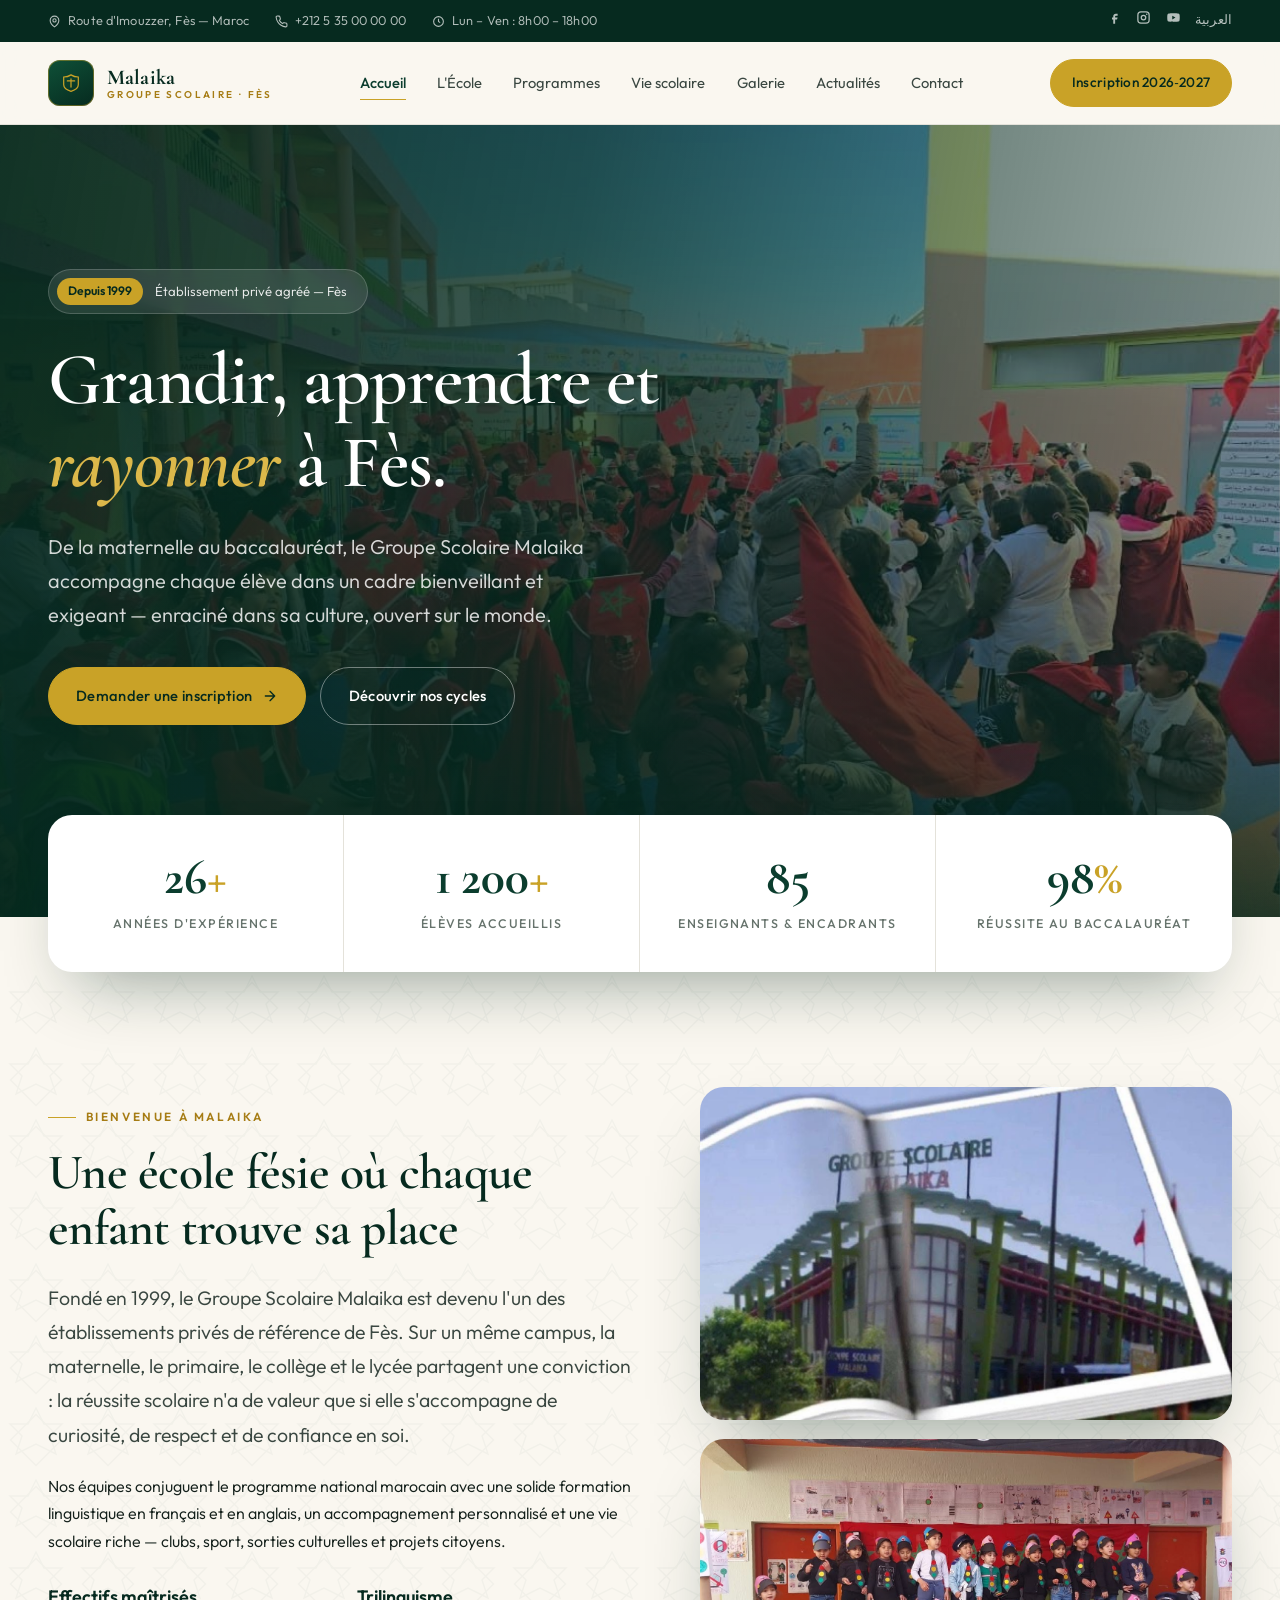
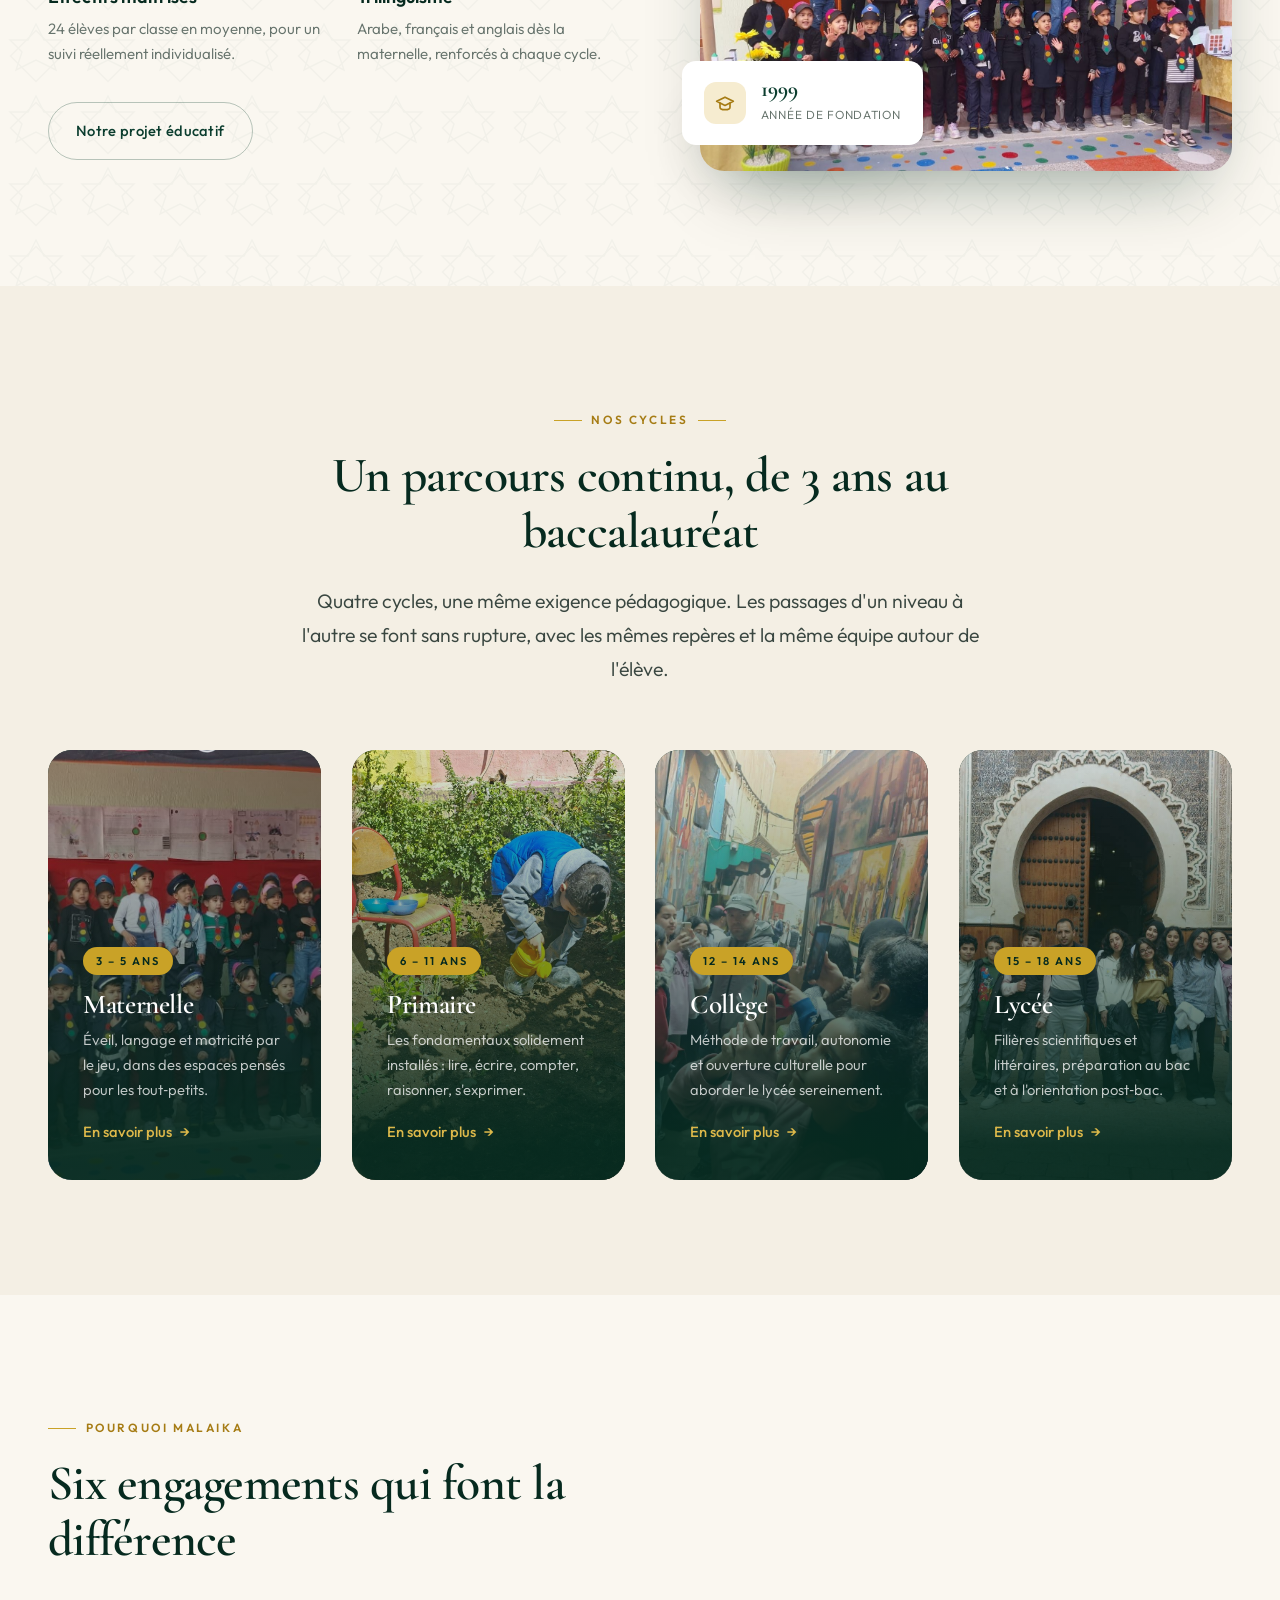
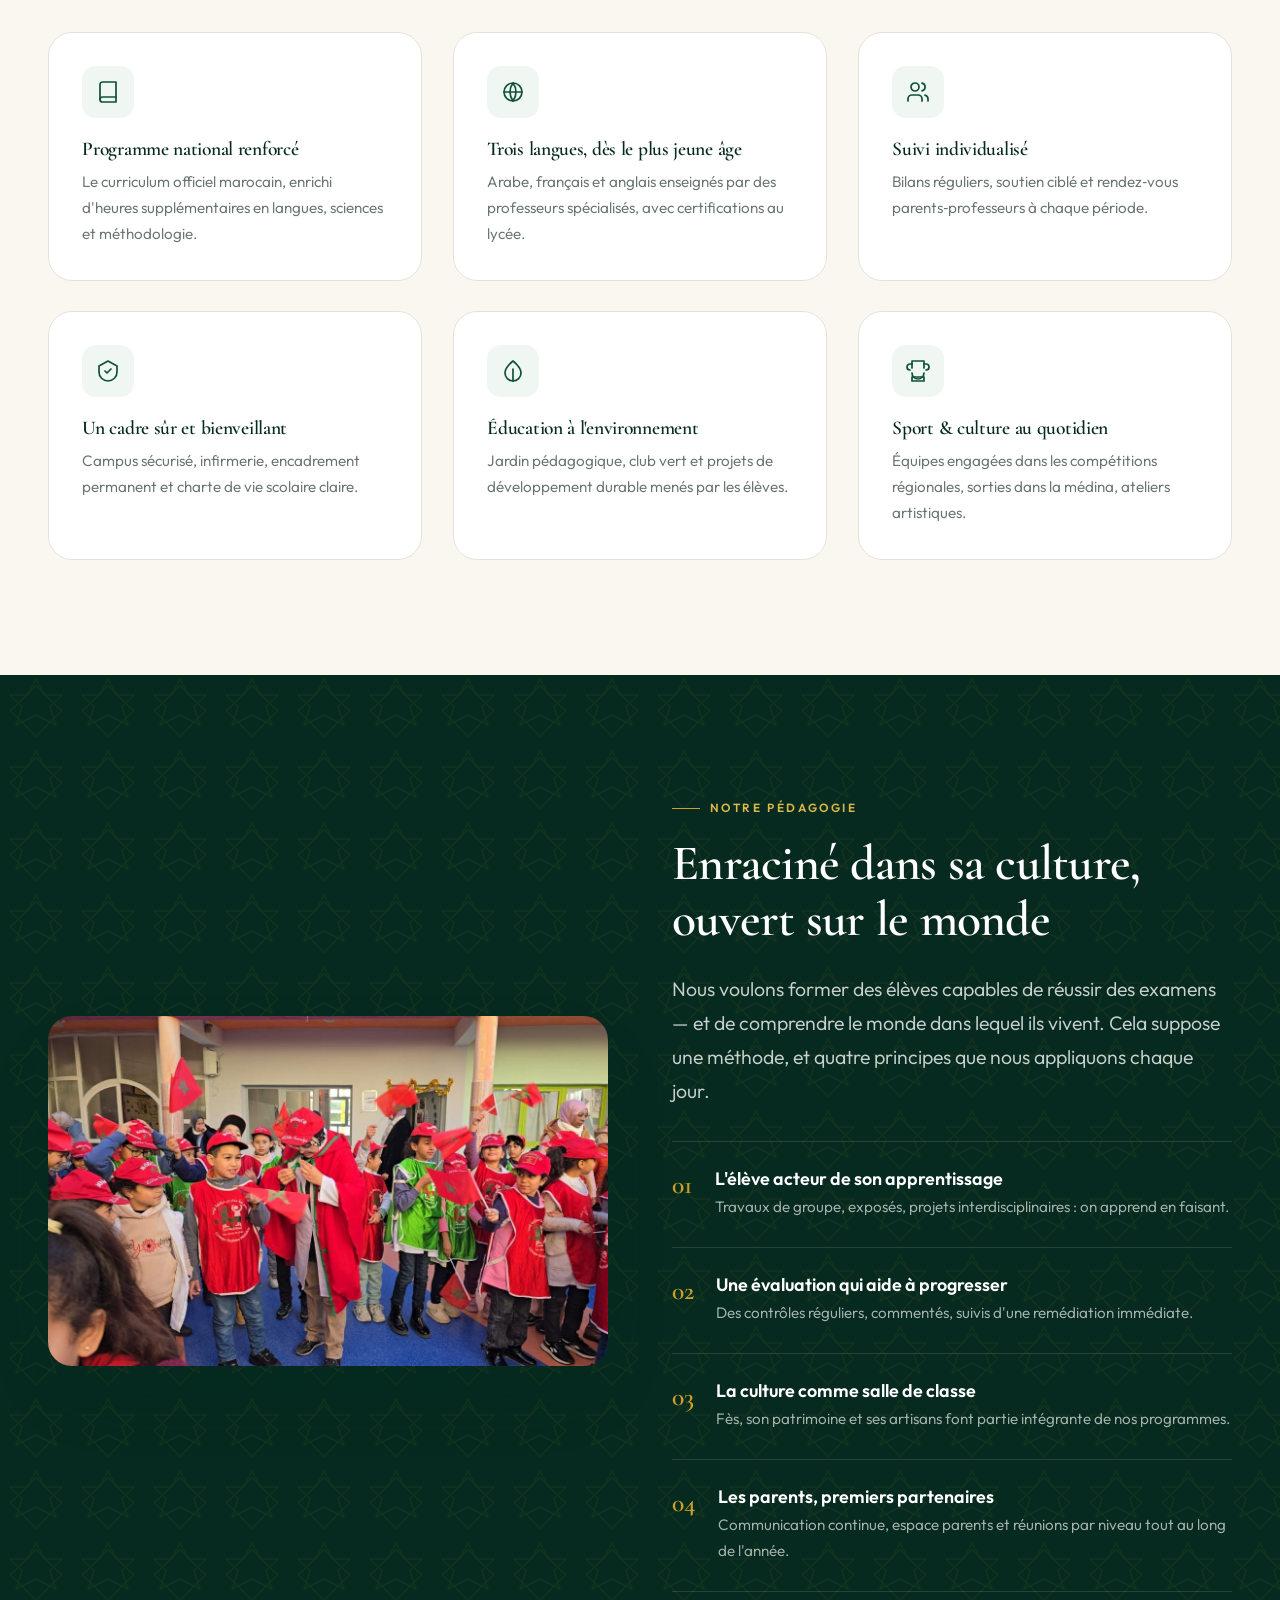
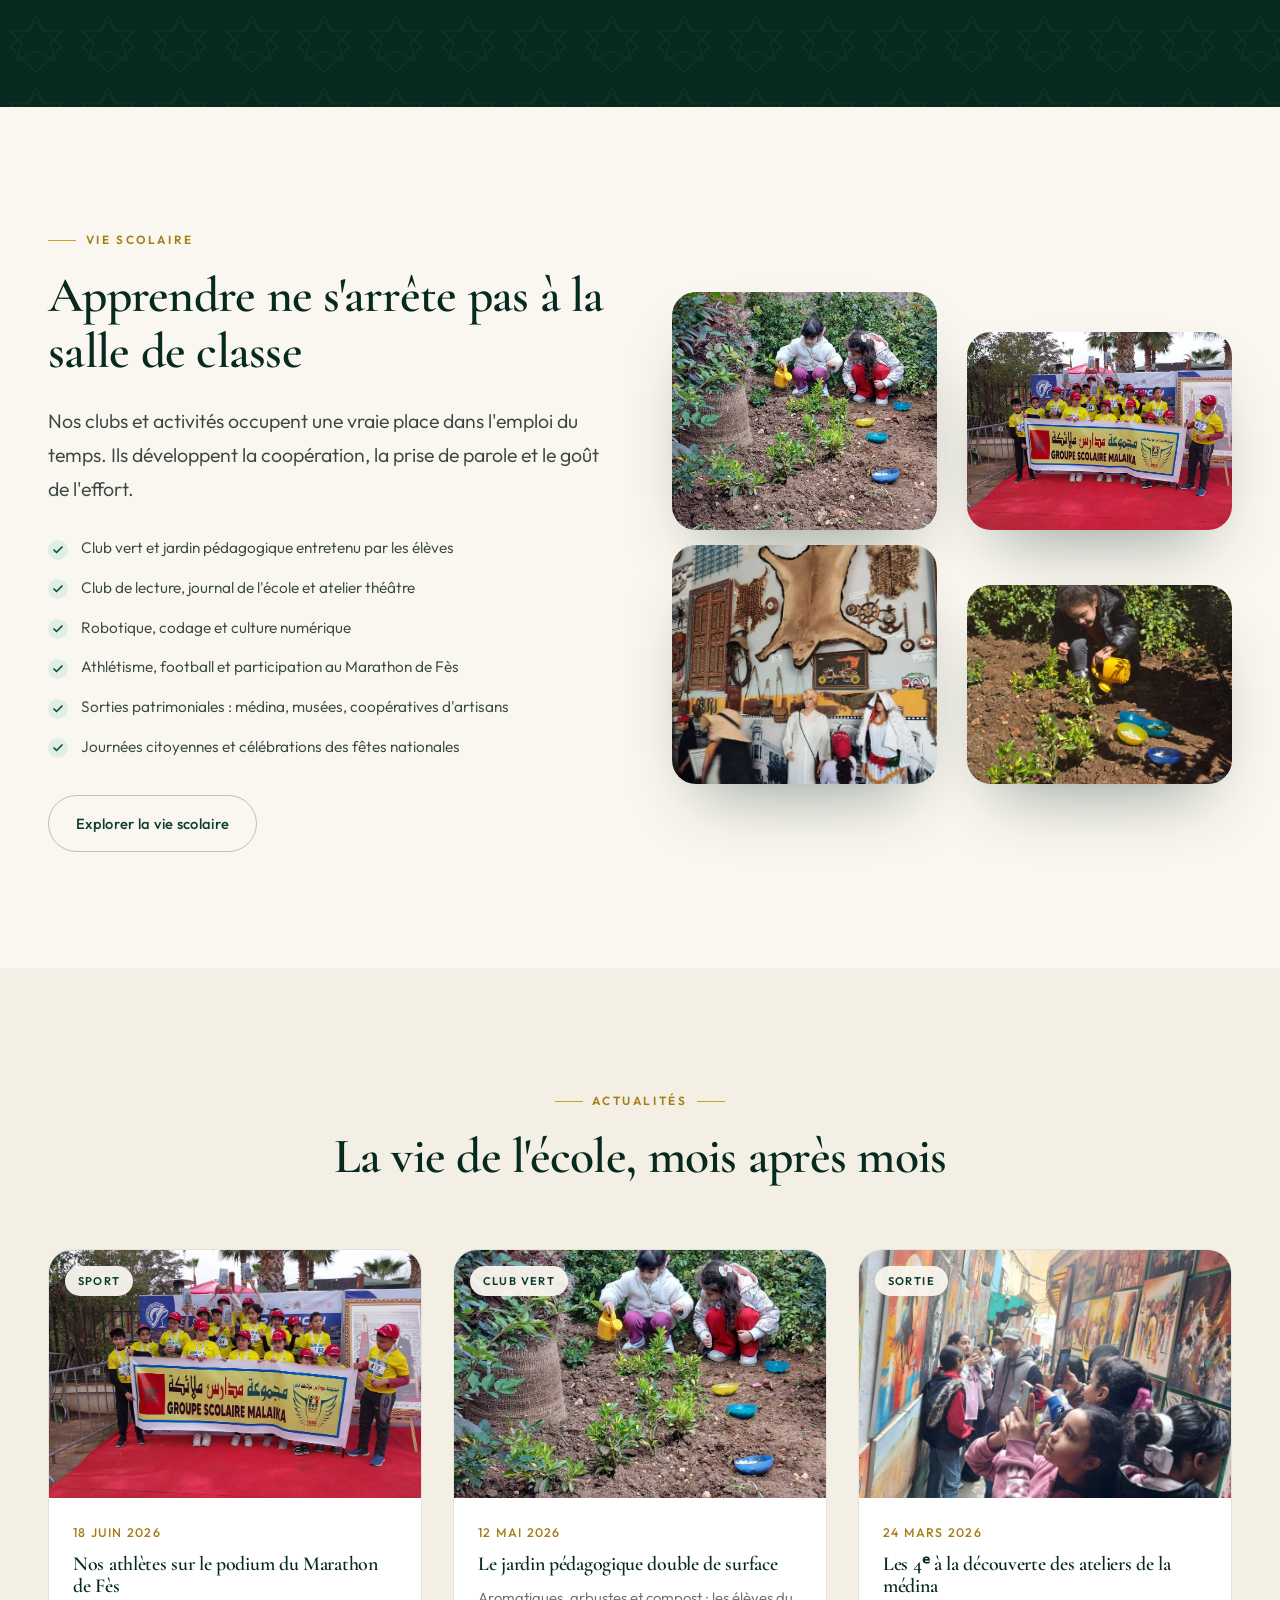
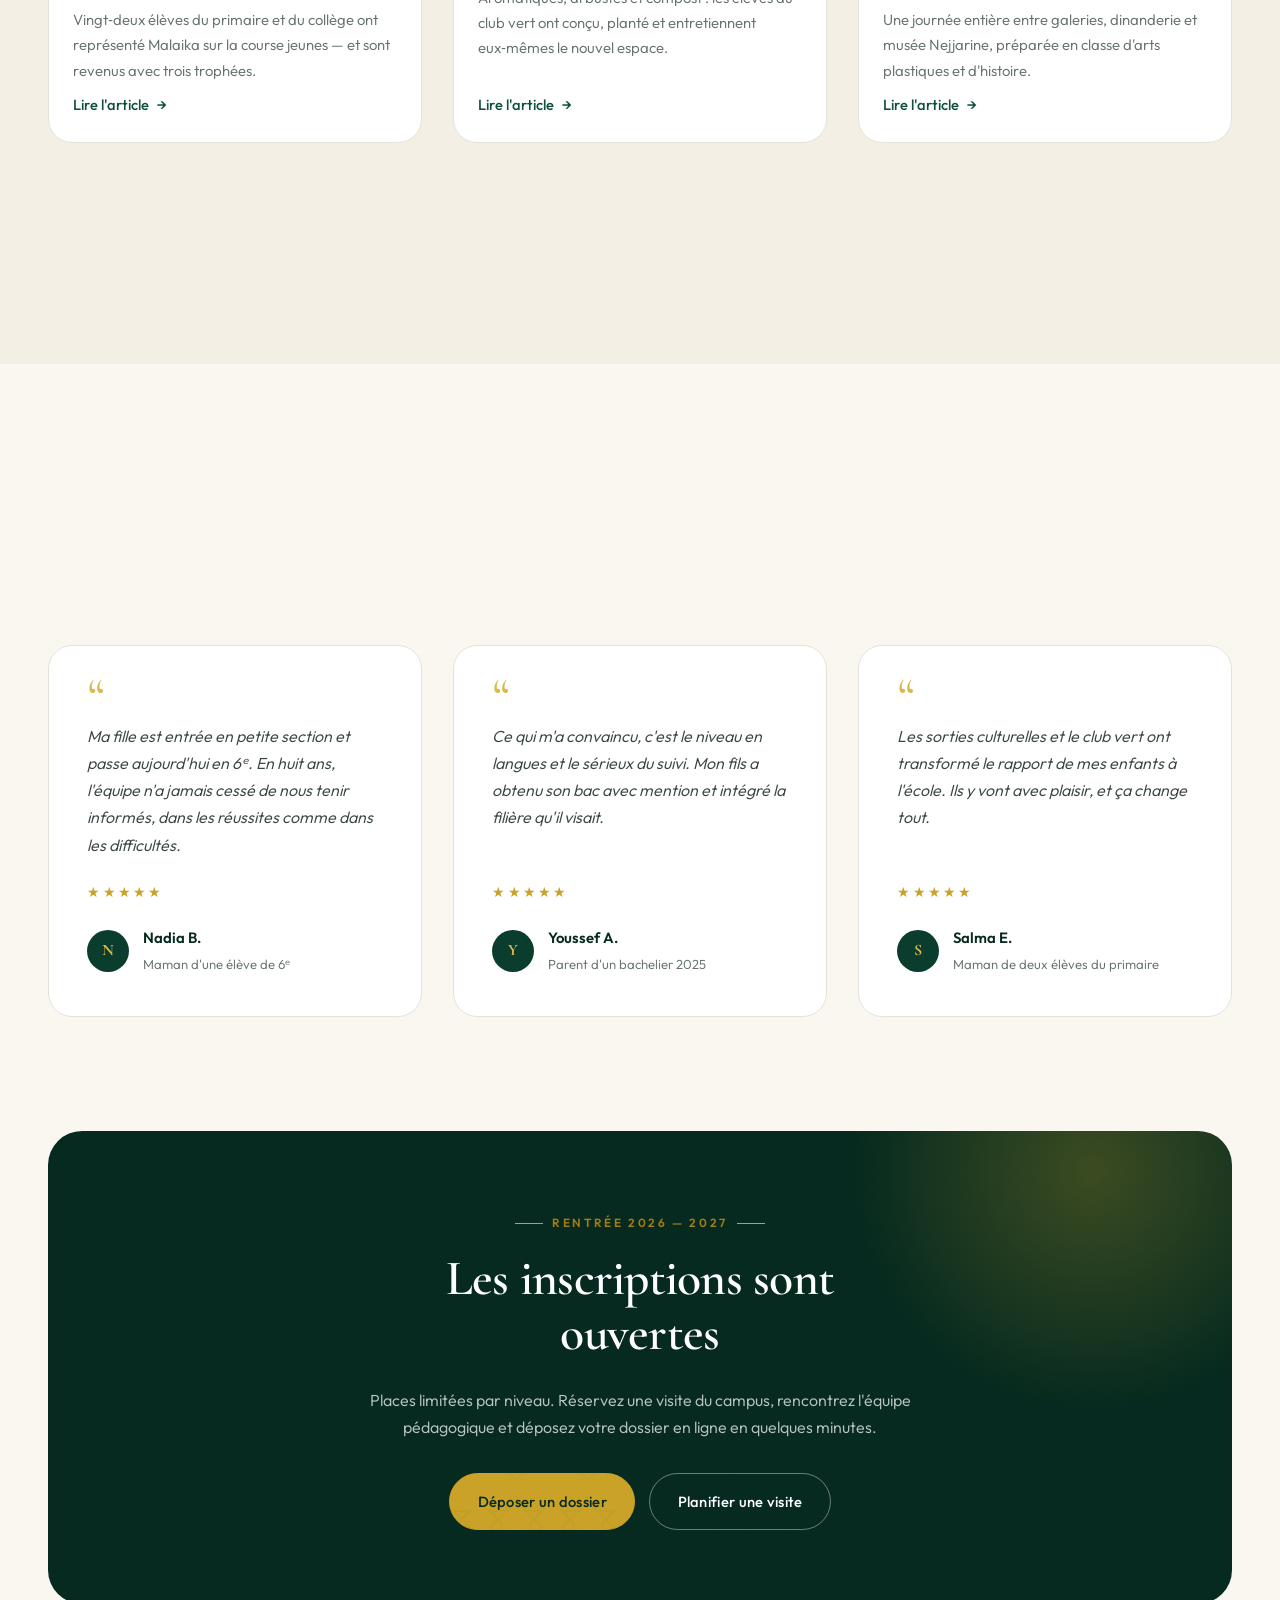
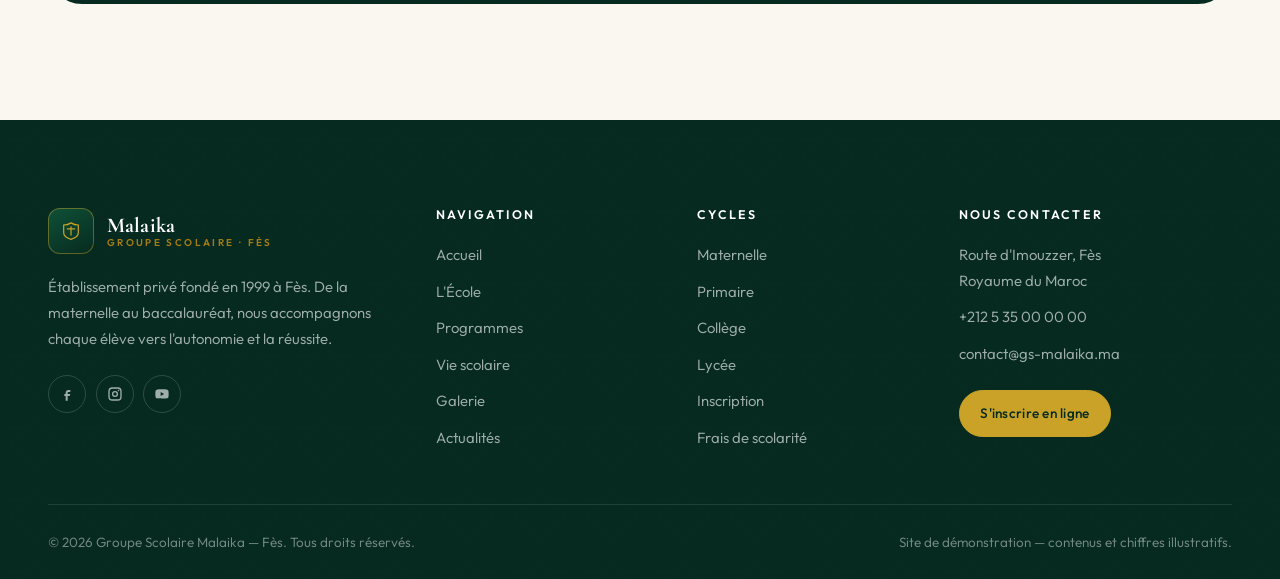
==== index.html @ 20f2ebbc "Site vitrine Groupe Scolaire Malaika — Fès 8 pages HTML (accueil, école, programmes, vie scolaire, g" ====
<!DOCTYPE html>
<html lang="fr">
<head>
<meta charset="utf-8">
<meta name="viewport" content="width=device-width, initial-scale=1">
<title>Groupe Scolaire Malaika — École privée à Fès | De la maternelle au lycée</title>
<meta name="description" content="Groupe Scolaire Malaika, établissement privé à Fès depuis 1999. Maternelle, primaire, collège et lycée : une pédagogie exigeante, bilingue et ouverte sur le monde.">
<meta name="theme-color" content="#0b3d2e">
<meta property="og:title" content="Groupe Scolaire Malaika — École privée à Fès">
<meta property="og:description" content="De la maternelle au lycée, une école privée fésie qui cultive l'excellence, la curiosité et la confiance depuis 1999.">
<meta property="og:image" content="public/490738636_1457087522336166_8977567626231503612_n.jpg">
<meta property="og:type" content="website">
<link rel="preconnect" href="https://fonts.googleapis.com">
<link rel="preconnect" href="https://fonts.gstatic.com" crossorigin>
<link href="https://fonts.googleapis.com/css2?family=Cormorant+Garamond:ital,wght@0,400;0,500;0,600;0,700;1,400;1,600&family=Outfit:wght@300;400;500;600&display=swap" rel="stylesheet">
<link rel="stylesheet" href="assets/css/style.css">
<link rel="icon" href="data:image/svg+xml,%3Csvg xmlns='http://www.w3.org/2000/svg' viewBox='0 0 32 32'%3E%3Crect width='32' height='32' rx='8' fill='%230b3d2e'/%3E%3Cpath d='M8 21V11l8 3 8-3v10l-8 3z' fill='%23c9a227'/%3E%3C/svg%3E">
</head>
<body>

<!-- ══════════ TOP BAR ══════════ -->
<div class="topbar">
  <div class="container topbar__inner">
    <ul class="topbar__list">
      <li>
        <svg width="13" height="13" viewBox="0 0 24 24" fill="none" stroke="currentColor" stroke-width="2"><path d="M20 10c0 6-8 12-8 12s-8-6-8-12a8 8 0 0 1 16 0Z"/><circle cx="12" cy="10" r="3"/></svg>
        Route d'Imouzzer, Fès — Maroc
      </li>
      <li>
        <svg width="13" height="13" viewBox="0 0 24 24" fill="none" stroke="currentColor" stroke-width="2"><path d="M22 16.9v3a2 2 0 0 1-2.2 2 19.8 19.8 0 0 1-8.6-3.1 19.5 19.5 0 0 1-6-6A19.8 19.8 0 0 1 2.1 4.2 2 2 0 0 1 4.1 2h3a2 2 0 0 1 2 1.7c.1 1 .4 1.9.7 2.8a2 2 0 0 1-.5 2.1L8.1 9.9a16 16 0 0 0 6 6l1.3-1.3a2 2 0 0 1 2.1-.4c.9.3 1.8.6 2.8.7a2 2 0 0 1 1.7 2Z"/></svg>
        <a href="tel:+212535000000">+212 5 35 00 00 00</a>
      </li>
      <li>
        <svg width="13" height="13" viewBox="0 0 24 24" fill="none" stroke="currentColor" stroke-width="2"><circle cx="12" cy="12" r="9"/><path d="M12 7v5l3 2"/></svg>
        Lun – Ven : 8h00 – 18h00
      </li>
    </ul>
    <div class="topbar__socials">
      <a href="#" aria-label="Facebook"><svg width="15" height="15" viewBox="0 0 24 24" fill="currentColor"><path d="M14 9h3V6h-3c-2.2 0-4 1.8-4 4v2H8v3h2v7h3v-7h3l1-3h-4v-2c0-.6.4-1 1-1Z"/></svg></a>
      <a href="#" aria-label="Instagram"><svg width="15" height="15" viewBox="0 0 24 24" fill="none" stroke="currentColor" stroke-width="2"><rect x="3" y="3" width="18" height="18" rx="5"/><circle cx="12" cy="12" r="3.6"/><circle cx="17.2" cy="6.8" r="1.2" fill="currentColor" stroke="none"/></svg></a>
      <a href="#" aria-label="YouTube"><svg width="15" height="15" viewBox="0 0 24 24" fill="currentColor"><path d="M22 12s0-3.2-.4-4.7a2.5 2.5 0 0 0-1.8-1.8C18.3 5 12 5 12 5s-6.3 0-7.8.5A2.5 2.5 0 0 0 2.4 7.3C2 8.8 2 12 2 12s0 3.2.4 4.7a2.5 2.5 0 0 0 1.8 1.8C5.7 19 12 19 12 19s6.3 0 7.8-.5a2.5 2.5 0 0 0 1.8-1.8C22 15.2 22 12 22 12ZM10 15V9l5.2 3L10 15Z"/></svg></a>
      <a href="#" class="ar" aria-label="النسخة العربية">العربية</a>
    </div>
  </div>
</div>

<!-- ══════════ HEADER ══════════ -->
<header class="header">
  <div class="container nav">
    <a href="index.html" class="brand" aria-label="Groupe Scolaire Malaika — accueil">
      <span class="brand__mark">
        <svg viewBox="0 0 32 32" fill="none" aria-hidden="true">
          <path d="M16 6c-3 2-6 2.6-9 2.6v9.6c0 4 4.2 6.6 9 8.2 4.8-1.6 9-4.2 9-8.2V8.6c-3 0-6-.6-9-2.6Z" stroke="#c9a227" stroke-width="1.5"/>
          <path d="M16 11v10M11.5 13.5h9" stroke="#c9a227" stroke-width="1.5" stroke-linecap="round"/>
        </svg>
      </span>
      <span class="brand__text">
        <span class="brand__name">Malaika</span>
        <span class="brand__sub">Groupe Scolaire · Fès</span>
      </span>
    </a>

    <nav class="nav__menu" id="primary-nav" aria-label="Navigation principale">
      <a class="nav__link" href="index.html">Accueil</a>
      <a class="nav__link" href="ecole.html">L'École</a>
      <a class="nav__link" href="programmes.html">Programmes</a>
      <a class="nav__link" href="vie-scolaire.html">Vie scolaire</a>
      <a class="nav__link" href="galerie.html">Galerie</a>
      <a class="nav__link" href="actualites.html">Actualités</a>
      <a class="nav__link" href="contact.html">Contact</a>
      <a class="btn btn--gold btn--sm" href="admission.html">Inscription 2026‑2027</a>
    </nav>

    <div class="nav__actions">
      <a class="btn btn--gold btn--sm" href="admission.html">Inscription 2026‑2027</a>
      <button class="nav__toggle" type="button" aria-label="Ouvrir le menu" aria-expanded="false" aria-controls="primary-nav">
        <span></span><span></span><span></span>
      </button>
    </div>
  </div>
</header>

<main>

<!-- ══════════ HERO ══════════ -->
<section class="hero">
  <div class="hero__media">
    <img src="public/615815637_1695630198481896_971171580530024366_n.jpg" alt="Les élèves du Groupe Scolaire Malaika réunis dans la cour de l'école à Fès">
  </div>
  <div class="hero__scrim"></div>
  <div class="container hero__inner">
    <div class="hero__content">
      <span class="hero__badge"><b>Depuis 1999</b><span>Établissement privé agréé — Fès</span></span>
      <h1>Grandir, apprendre et <em>rayonner</em> à Fès.</h1>
      <p class="hero__lead">
        De la maternelle au baccalauréat, le Groupe Scolaire Malaika accompagne chaque
        élève dans un cadre bienveillant et exigeant — enraciné dans sa culture,
        ouvert sur le monde.
      </p>
      <div class="hero__cta">
        <a class="btn btn--gold" href="admission.html">
          Demander une inscription
          <svg width="16" height="16" viewBox="0 0 24 24" fill="none" stroke="currentColor" stroke-width="2" stroke-linecap="round" stroke-linejoin="round"><path d="M5 12h14m-7-7 7 7-7 7"/></svg>
        </a>
        <a class="btn btn--light" href="programmes.html">Découvrir nos cycles</a>
      </div>
    </div>
  </div>
</section>

<!-- ══════════ STATS ══════════ -->
<div class="stats-bar">
  <div class="container">
    <div class="stats-bar__inner" data-reveal>
      <div class="stat">
        <span class="stat__num"><span data-count="26">0</span><span class="suffix">+</span></span>
        <span class="stat__label">Années d'expérience</span>
      </div>
      <div class="stat">
        <span class="stat__num"><span data-count="1200">0</span><span class="suffix">+</span></span>
        <span class="stat__label">Élèves accueillis</span>
      </div>
      <div class="stat">
        <span class="stat__num"><span data-count="85">0</span></span>
        <span class="stat__label">Enseignants & encadrants</span>
      </div>
      <div class="stat">
        <span class="stat__num"><span data-count="98">0</span><span class="suffix">%</span></span>
        <span class="stat__label">Réussite au baccalauréat</span>
      </div>
    </div>
  </div>
</div>

<!-- ══════════ INTRO ══════════ -->
<section class="section">
  <div class="zellige" aria-hidden="true"></div>
  <div class="container split split--wide-text">
    <div data-reveal>
      <span class="eyebrow">Bienvenue à Malaika</span>
      <h2>Une école fésie où chaque enfant trouve sa place</h2>
      <p class="lead">
        Fondé en 1999, le Groupe Scolaire Malaika est devenu l'un des établissements
        privés de référence de Fès. Sur un même campus, la maternelle, le primaire,
        le collège et le lycée partagent une conviction : la réussite scolaire n'a de
        valeur que si elle s'accompagne de curiosité, de respect et de confiance en soi.
      </p>
      <p>
        Nos équipes conjuguent le programme national marocain avec une solide formation
        linguistique en français et en anglais, un accompagnement personnalisé et une vie
        scolaire riche — clubs, sport, sorties culturelles et projets citoyens.
      </p>

      <div class="grid grid--2" style="margin-top:2rem">
        <div>
          <h4>Effectifs maîtrisés</h4>
          <p style="color:var(--ink-500);font-size:.94rem">24 élèves par classe en moyenne, pour un suivi réellement individualisé.</p>
        </div>
        <div>
          <h4>Trilinguisme</h4>
          <p style="color:var(--ink-500);font-size:.94rem">Arabe, français et anglais dès la maternelle, renforcés à chaque cycle.</p>
        </div>
      </div>

      <div style="margin-top:2.2rem">
        <a class="btn btn--ghost" href="ecole.html">Notre projet éducatif</a>
      </div>
    </div>

    <div class="frame-wrap frame-wrap--plain" data-reveal data-reveal-delay="120">
      <div class="frame frame--wide">
        <img src="public/490738636_1457087522336166_8977567626231503612_n.jpg" alt="Façade du Groupe Scolaire Malaika, route d'Imouzzer à Fès">
      </div>
      <div class="frame frame--wide" style="margin-top:1.2rem">
        <img src="public/491396268_1468984361146482_1874918341854458948_n.jpg" alt="Spectacle des classes de maternelle sur la sécurité routière">
      </div>
      <div class="float-card">
        <span class="float-card__icon">
          <svg width="20" height="20" viewBox="0 0 24 24" fill="none" stroke="currentColor" stroke-width="2" stroke-linecap="round" stroke-linejoin="round"><path d="M22 10 12 5 2 10l10 5 10-5Z"/><path d="M6 12v5c0 1.7 2.7 3 6 3s6-1.3 6-3v-5"/></svg>
        </span>
        <div>
          <strong>1999</strong>
          <small>Année de fondation</small>
        </div>
      </div>
    </div>
  </div>
</section>

<!-- ══════════ CYCLES ══════════ -->
<section class="section section--cream">
  <div class="container">
    <div class="section-head section-head--center" data-reveal>
      <span class="eyebrow eyebrow--center">Nos cycles</span>
      <h2>Un parcours continu, de 3 ans au baccalauréat</h2>
      <p class="lead">
        Quatre cycles, une même exigence pédagogique. Les passages d'un niveau à
        l'autre se font sans rupture, avec les mêmes repères et la même équipe autour de l'élève.
      </p>
    </div>

    <div class="grid grid--4">
      <article class="cycle" data-reveal>
        <img src="public/491396268_1468984361146482_1874918341854458948_n.jpg" alt="Spectacle des élèves de maternelle sur la sécurité routière">
        <div class="cycle__body">
          <span class="cycle__age">3 – 5 ans</span>
          <h3>Maternelle</h3>
          <p>Éveil, langage et motricité par le jeu, dans des espaces pensés pour les tout‑petits.</p>
          <a class="link-arrow" href="programmes.html#maternelle">En savoir plus</a>
        </div>
      </article>

      <article class="cycle" data-reveal data-reveal-delay="90">
        <img src="public/677212576_1780719026639679_2426673062793624832_n.jpg" alt="Élève du primaire arrosant le jardin pédagogique de l'école">
        <div class="cycle__body">
          <span class="cycle__age">6 – 11 ans</span>
          <h3>Primaire</h3>
          <p>Les fondamentaux solidement installés : lire, écrire, compter, raisonner, s'exprimer.</p>
          <a class="link-arrow" href="programmes.html#primaire">En savoir plus</a>
        </div>
      </article>

      <article class="cycle" data-reveal data-reveal-delay="180">
        <img src="public/670417983_1772104774167771_8426535969637202242_n.jpg" alt="Collégiens de Malaika en visite culturelle dans la médina de Fès">
        <div class="cycle__body">
          <span class="cycle__age">12 – 14 ans</span>
          <h3>Collège</h3>
          <p>Méthode de travail, autonomie et ouverture culturelle pour aborder le lycée sereinement.</p>
          <a class="link-arrow" href="programmes.html#college">En savoir plus</a>
        </div>
      </article>

      <article class="cycle" data-reveal data-reveal-delay="270">
        <img src="public/670794145_1772105137501068_3393235270062104679_n.jpg" alt="Lycéens de Malaika devant une porte historique de Fès">
        <div class="cycle__body">
          <span class="cycle__age">15 – 18 ans</span>
          <h3>Lycée</h3>
          <p>Filières scientifiques et littéraires, préparation au bac et à l'orientation post‑bac.</p>
          <a class="link-arrow" href="programmes.html#lycee">En savoir plus</a>
        </div>
      </article>
    </div>
  </div>
</section>

<!-- ══════════ POURQUOI ══════════ -->
<section class="section">
  <div class="container">
    <div class="section-head" data-reveal>
      <span class="eyebrow">Pourquoi Malaika</span>
      <h2>Six engagements qui font la différence</h2>
    </div>

    <div class="grid grid--3">
      <div class="card" data-reveal>
        <span class="card__icon"><svg width="24" height="24" viewBox="0 0 24 24" fill="none" stroke="currentColor" stroke-width="1.7" stroke-linecap="round" stroke-linejoin="round"><path d="M4 19.5A2.5 2.5 0 0 1 6.5 17H20"/><path d="M6.5 2H20v20H6.5A2.5 2.5 0 0 1 4 19.5v-15A2.5 2.5 0 0 1 6.5 2Z"/></svg></span>
        <h3>Programme national renforcé</h3>
        <p>Le curriculum officiel marocain, enrichi d'heures supplémentaires en langues, sciences et méthodologie.</p>
      </div>
      <div class="card" data-reveal data-reveal-delay="80">
        <span class="card__icon"><svg width="24" height="24" viewBox="0 0 24 24" fill="none" stroke="currentColor" stroke-width="1.7" stroke-linecap="round" stroke-linejoin="round"><circle cx="12" cy="12" r="9"/><path d="M3 12h18M12 3a15 15 0 0 1 0 18 15 15 0 0 1 0-18Z"/></svg></span>
        <h3>Trois langues, dès le plus jeune âge</h3>
        <p>Arabe, français et anglais enseignés par des professeurs spécialisés, avec certifications au lycée.</p>
      </div>
      <div class="card" data-reveal data-reveal-delay="160">
        <span class="card__icon"><svg width="24" height="24" viewBox="0 0 24 24" fill="none" stroke="currentColor" stroke-width="1.7" stroke-linecap="round" stroke-linejoin="round"><path d="M16 21v-2a4 4 0 0 0-4-4H6a4 4 0 0 0-4 4v2"/><circle cx="9" cy="7" r="4"/><path d="M22 21v-2a4 4 0 0 0-3-3.9M16 3.1a4 4 0 0 1 0 7.8"/></svg></span>
        <h3>Suivi individualisé</h3>
        <p>Bilans réguliers, soutien ciblé et rendez‑vous parents‑professeurs à chaque période.</p>
      </div>
      <div class="card" data-reveal>
        <span class="card__icon"><svg width="24" height="24" viewBox="0 0 24 24" fill="none" stroke="currentColor" stroke-width="1.7" stroke-linecap="round" stroke-linejoin="round"><path d="M12 2 3 7v6c0 5 3.8 8.7 9 9 5.2-.3 9-4 9-9V7l-9-5Z"/><path d="m9 12 2 2 4-4"/></svg></span>
        <h3>Un cadre sûr et bienveillant</h3>
        <p>Campus sécurisé, infirmerie, encadrement permanent et charte de vie scolaire claire.</p>
      </div>
      <div class="card" data-reveal data-reveal-delay="80">
        <span class="card__icon"><svg width="24" height="24" viewBox="0 0 24 24" fill="none" stroke="currentColor" stroke-width="1.7" stroke-linecap="round" stroke-linejoin="round"><path d="M12 22c4.4 0 8-3.6 8-8 0-6-8-12-8-12S4 8 4 14c0 4.4 3.6 8 8 8Z"/><path d="M12 22V10"/></svg></span>
        <h3>Éducation à l'environnement</h3>
        <p>Jardin pédagogique, club vert et projets de développement durable menés par les élèves.</p>
      </div>
      <div class="card" data-reveal data-reveal-delay="160">
        <span class="card__icon"><svg width="24" height="24" viewBox="0 0 24 24" fill="none" stroke="currentColor" stroke-width="1.7" stroke-linecap="round" stroke-linejoin="round"><path d="M6 9V2h12v7"/><path d="M6 18h12v4H6z"/><path d="M6 14a6 6 0 0 0 12 0"/><path d="M18 5h2a2 2 0 0 1 0 6M6 5H4a2 2 0 0 0 0 6"/></svg></span>
        <h3>Sport & culture au quotidien</h3>
        <p>Équipes engagées dans les compétitions régionales, sorties dans la médina, ateliers artistiques.</p>
      </div>
    </div>
  </div>
</section>

<!-- ══════════ PÉDAGOGIE (dark) ══════════ -->
<section class="section section--dark">
  <div class="zellige" aria-hidden="true"></div>
  <div class="container split">
    <div class="frame frame--wide" data-reveal>
      <img src="public/615984561_1695628128482103_1562633607558848647_n.jpg" alt="Élèves de Malaika en tenue traditionnelle lors d'une célébration à l'école">
    </div>
    <div data-reveal data-reveal-delay="120">
      <span class="eyebrow">Notre pédagogie</span>
      <h2>Enraciné dans sa culture, ouvert sur le monde</h2>
      <p class="lead">
        Nous voulons former des élèves capables de réussir des examens — et de comprendre
        le monde dans lequel ils vivent. Cela suppose une méthode, et quatre principes
        que nous appliquons chaque jour.
      </p>

      <div style="margin-top:2rem">
        <div class="pillar">
          <span class="pillar__n">01</span>
          <div>
            <h4>L'élève acteur de son apprentissage</h4>
            <p>Travaux de groupe, exposés, projets interdisciplinaires : on apprend en faisant.</p>
          </div>
        </div>
        <div class="pillar">
          <span class="pillar__n">02</span>
          <div>
            <h4>Une évaluation qui aide à progresser</h4>
            <p>Des contrôles réguliers, commentés, suivis d'une remédiation immédiate.</p>
          </div>
        </div>
        <div class="pillar">
          <span class="pillar__n">03</span>
          <div>
            <h4>La culture comme salle de classe</h4>
            <p>Fès, son patrimoine et ses artisans font partie intégrante de nos programmes.</p>
          </div>
        </div>
        <div class="pillar">
          <span class="pillar__n">04</span>
          <div>
            <h4>Les parents, premiers partenaires</h4>
            <p>Communication continue, espace parents et réunions par niveau tout au long de l'année.</p>
          </div>
        </div>
      </div>
    </div>
  </div>
</section>

<!-- ══════════ VIE SCOLAIRE ══════════ -->
<section class="section">
  <div class="container split">
    <div data-reveal>
      <span class="eyebrow">Vie scolaire</span>
      <h2>Apprendre ne s'arrête pas à la salle de classe</h2>
      <p class="lead">
        Nos clubs et activités occupent une vraie place dans l'emploi du temps. Ils
        développent la coopération, la prise de parole et le goût de l'effort.
      </p>
      <ul class="checklist" style="margin-top:1.8rem">
        <li>Club vert et jardin pédagogique entretenu par les élèves</li>
        <li>Club de lecture, journal de l'école et atelier théâtre</li>
        <li>Robotique, codage et culture numérique</li>
        <li>Athlétisme, football et participation au Marathon de Fès</li>
        <li>Sorties patrimoniales : médina, musées, coopératives d'artisans</li>
        <li>Journées citoyennes et célébrations des fêtes nationales</li>
      </ul>
      <div style="margin-top:2.2rem">
        <a class="btn btn--ghost" href="vie-scolaire.html">Explorer la vie scolaire</a>
      </div>
    </div>

    <div class="grid grid--2" data-reveal data-reveal-delay="120">
      <div class="frame"><img src="public/678216624_1780707879974127_1512770396355926681_n.jpg" alt="Deux élèves plantant des arbustes dans le jardin de l'école"></div>
      <div class="frame" style="margin-top:2.5rem"><img src="public/492485788_1468965204481731_6242933675573367938_n.jpg" alt="Équipe de Malaika au Marathon de Fès avec la bannière de l'école"></div>
      <div class="frame" style="margin-top:-1rem"><img src="public/507099986_1512126626832255_7107020856548193082_n.jpg" alt="Sortie pédagogique dans un musée de Fès"></div>
      <div class="frame" style="margin-top:1.5rem"><img src="public/678529056_1780719209972994_3937013357342636135_n.jpg" alt="Élève arrosant de jeunes plants au jardin pédagogique"></div>
    </div>
  </div>
</section>

<!-- ══════════ ACTUALITÉS ══════════ -->
<section class="section section--cream">
  <div class="container">
    <div class="section-head section-head--center" data-reveal>
      <span class="eyebrow eyebrow--center">Actualités</span>
      <h2>La vie de l'école, mois après mois</h2>
    </div>

    <div class="grid grid--3">
      <article class="post" data-reveal>
        <div class="post__media">
          <img src="public/492485788_1468965204481731_6242933675573367938_n.jpg" alt="Les élèves de Malaika brandissent leurs trophées au Marathon de Fès">
          <span class="post__tag">Sport</span>
        </div>
        <div class="post__body">
          <span class="post__date">18 juin 2026</span>
          <h3>Nos athlètes sur le podium du Marathon de Fès</h3>
          <p>Vingt‑deux élèves du primaire et du collège ont représenté Malaika sur la course jeunes — et sont revenus avec trois trophées.</p>
          <a class="link-arrow" href="actualites.html">Lire l'article</a>
        </div>
      </article>

      <article class="post" data-reveal data-reveal-delay="90">
        <div class="post__media">
          <img src="public/678216624_1780707879974127_1512770396355926681_n.jpg" alt="Élèves plantant des arbustes dans le jardin pédagogique">
          <span class="post__tag">Club vert</span>
        </div>
        <div class="post__body">
          <span class="post__date">12 mai 2026</span>
          <h3>Le jardin pédagogique double de surface</h3>
          <p>Aromatiques, arbustes et compost : les élèves du club vert ont conçu, planté et entretiennent eux‑mêmes le nouvel espace.</p>
          <a class="link-arrow" href="actualites.html">Lire l'article</a>
        </div>
      </article>

      <article class="post" data-reveal data-reveal-delay="180">
        <div class="post__media">
          <img src="public/670417983_1772104774167771_8426535969637202242_n.jpg" alt="Collégiens observant des tableaux dans une galerie de la médina de Fès">
          <span class="post__tag">Sortie</span>
        </div>
        <div class="post__body">
          <span class="post__date">24 mars 2026</span>
          <h3>Les 4ᵉ à la découverte des ateliers de la médina</h3>
          <p>Une journée entière entre galeries, dinanderie et musée Nejjarine, préparée en classe d'arts plastiques et d'histoire.</p>
          <a class="link-arrow" href="actualites.html">Lire l'article</a>
        </div>
      </article>
    </div>

    <div class="center" style="margin-top:3rem" data-reveal>
      <a class="btn btn--ghost" href="actualites.html">Toutes les actualités</a>
    </div>
  </div>
</section>

<!-- ══════════ TÉMOIGNAGES ══════════ -->
<section class="section">
  <div class="container">
    <div class="section-head section-head--center" data-reveal>
      <span class="eyebrow eyebrow--center">Ils nous font confiance</span>
      <h2>La parole aux familles</h2>
    </div>

    <div class="grid grid--3">
      <figure class="quote" data-reveal>
        <span class="quote__mark">“</span>
        <p>Ma fille est entrée en petite section et passe aujourd'hui en 6ᵉ. En huit ans, l'équipe n'a jamais cessé de nous tenir informés, dans les réussites comme dans les difficultés.</p>
        <div class="stars" aria-label="5 étoiles sur 5">★★★★★</div>
        <figcaption class="quote__who">
          <span class="quote__av">N</span>
          <span><strong>Nadia B.</strong><small>Maman d'une élève de 6ᵉ</small></span>
        </figcaption>
      </figure>

      <figure class="quote" data-reveal data-reveal-delay="90">
        <span class="quote__mark">“</span>
        <p>Ce qui m'a convaincu, c'est le niveau en langues et le sérieux du suivi. Mon fils a obtenu son bac avec mention et intégré la filière qu'il visait.</p>
        <div class="stars" aria-label="5 étoiles sur 5">★★★★★</div>
        <figcaption class="quote__who">
          <span class="quote__av">Y</span>
          <span><strong>Youssef A.</strong><small>Parent d'un bachelier 2025</small></span>
        </figcaption>
      </figure>

      <figure class="quote" data-reveal data-reveal-delay="180">
        <span class="quote__mark">“</span>
        <p>Les sorties culturelles et le club vert ont transformé le rapport de mes enfants à l'école. Ils y vont avec plaisir, et ça change tout.</p>
        <div class="stars" aria-label="5 étoiles sur 5">★★★★★</div>
        <figcaption class="quote__who">
          <span class="quote__av">S</span>
          <span><strong>Salma E.</strong><small>Maman de deux élèves du primaire</small></span>
        </figcaption>
      </figure>
    </div>
  </div>
</section>

<!-- ══════════ CTA ══════════ -->
<section class="section" style="padding-top:0">
  <div class="container">
    <div class="cta-band" data-reveal>
      <div class="cta-band__glow" aria-hidden="true"></div>
      <div class="zellige" aria-hidden="true"></div>
      <span class="eyebrow eyebrow--center" style="justify-content:center">Rentrée 2026 — 2027</span>
      <h2>Les inscriptions sont ouvertes</h2>
      <p>
        Places limitées par niveau. Réservez une visite du campus, rencontrez l'équipe
        pédagogique et déposez votre dossier en ligne en quelques minutes.
      </p>
      <div class="cta-band__actions">
        <a class="btn btn--gold" href="admission.html">Déposer un dossier</a>
        <a class="btn btn--light" href="contact.html">Planifier une visite</a>
      </div>
    </div>
  </div>
</section>

</main>

<!-- ══════════ FOOTER ══════════ -->
<footer class="footer">
  <div class="zellige" aria-hidden="true"></div>
  <div class="container">
    <div class="footer__grid">
      <div>
        <a href="index.html" class="brand" style="margin-bottom:1.3rem">
          <span class="brand__mark">
            <svg viewBox="0 0 32 32" fill="none" aria-hidden="true">
              <path d="M16 6c-3 2-6 2.6-9 2.6v9.6c0 4 4.2 6.6 9 8.2 4.8-1.6 9-4.2 9-8.2V8.6c-3 0-6-.6-9-2.6Z" stroke="#c9a227" stroke-width="1.5"/>
              <path d="M16 11v10M11.5 13.5h9" stroke="#c9a227" stroke-width="1.5" stroke-linecap="round"/>
            </svg>
          </span>
          <span class="brand__text">
            <span class="brand__name">Malaika</span>
            <span class="brand__sub">Groupe Scolaire · Fès</span>
          </span>
        </a>
        <p>
          Établissement privé fondé en 1999 à Fès. De la maternelle au baccalauréat,
          nous accompagnons chaque élève vers l'autonomie et la réussite.
        </p>
        <div class="socials" style="margin-top:1.4rem">
          <a href="#" aria-label="Facebook"><svg width="16" height="16" viewBox="0 0 24 24" fill="currentColor"><path d="M14 9h3V6h-3c-2.2 0-4 1.8-4 4v2H8v3h2v7h3v-7h3l1-3h-4v-2c0-.6.4-1 1-1Z"/></svg></a>
          <a href="#" aria-label="Instagram"><svg width="16" height="16" viewBox="0 0 24 24" fill="none" stroke="currentColor" stroke-width="2"><rect x="3" y="3" width="18" height="18" rx="5"/><circle cx="12" cy="12" r="3.6"/><circle cx="17.2" cy="6.8" r="1.2" fill="currentColor" stroke="none"/></svg></a>
          <a href="#" aria-label="YouTube"><svg width="16" height="16" viewBox="0 0 24 24" fill="currentColor"><path d="M22 12s0-3.2-.4-4.7a2.5 2.5 0 0 0-1.8-1.8C18.3 5 12 5 12 5s-6.3 0-7.8.5A2.5 2.5 0 0 0 2.4 7.3C2 8.8 2 12 2 12s0 3.2.4 4.7a2.5 2.5 0 0 0 1.8 1.8C5.7 19 12 19 12 19s6.3 0 7.8-.5a2.5 2.5 0 0 0 1.8-1.8C22 15.2 22 12 22 12ZM10 15V9l5.2 3L10 15Z"/></svg></a>
        </div>
      </div>

      <div>
        <h4>Navigation</h4>
        <div class="footer__links">
          <a href="index.html">Accueil</a>
          <a href="ecole.html">L'École</a>
          <a href="programmes.html">Programmes</a>
          <a href="vie-scolaire.html">Vie scolaire</a>
          <a href="galerie.html">Galerie</a>
          <a href="actualites.html">Actualités</a>
        </div>
      </div>

      <div>
        <h4>Cycles</h4>
        <div class="footer__links">
          <a href="programmes.html#maternelle">Maternelle</a>
          <a href="programmes.html#primaire">Primaire</a>
          <a href="programmes.html#college">Collège</a>
          <a href="programmes.html#lycee">Lycée</a>
          <a href="admission.html">Inscription</a>
          <a href="admission.html#frais">Frais de scolarité</a>
        </div>
      </div>

      <div>
        <h4>Nous contacter</h4>
        <div class="footer__links">
          <a href="#">Route d'Imouzzer, Fès<br>Royaume du Maroc</a>
          <a href="tel:+212535000000">+212 5 35 00 00 00</a>
          <a href="mailto:contact@gs-malaika.ma">contact@gs-malaika.ma</a>
        </div>
        <a class="btn btn--gold btn--sm" href="admission.html" style="margin-top:1.5rem">S'inscrire en ligne</a>
      </div>
    </div>

    <div class="footer__bottom">
      <span>© <span data-year>2026</span> Groupe Scolaire Malaika — Fès. Tous droits réservés.</span>
      <span>Site de démonstration — contenus et chiffres illustratifs.</span>
    </div>
  </div>
</footer>

<script src="assets/js/main.js"></script>
</body>
</html>
---- assets/css/style.css ----
/* ==========================================================================
   Groupe Scolaire Malaika — Fès
   Design system & stylesheet
   ========================================================================== */

/* --------------------------------------------------------------------------
   1. Tokens
   -------------------------------------------------------------------------- */
:root {
  /* Brand */
  --green-900: #062a1f;
  --green-800: #0b3d2e;
  --green-700: #0f5138;
  --green-600: #17694a;
  --green-100: #dfeee7;
  --green-50:  #f0f7f3;

  --gold-600: #a67c14;
  --gold-500: #c9a227;
  --gold-400: #dcb84a;
  --gold-100: #f6ecd0;

  --clay-600: #a33f1f;
  --clay-500: #c1502e;
  --clay-100: #f7e3db;

  --blue-500: #2e6f9e;
  --blue-100: #dfeaf3;

  /* Neutrals */
  --ink-900: #14201b;
  --ink-700: #3a4741;
  --ink-500: #66736c;
  --ink-300: #a6afaa;
  --line:     #e4e2da;
  --cream:    #faf7f0;
  --cream-2:  #f4efe4;
  --white:    #ffffff;

  /* Typography */
  --font-display: "Cormorant Garamond", "Playfair Display", Georgia, "Times New Roman", serif;
  --font-body: "Outfit", "Segoe UI", -apple-system, BlinkMacSystemFont, Roboto, Helvetica, Arial, sans-serif;
  --font-arabic: "Noto Naskh Arabic", "Traditional Arabic", "Segoe UI", serif;

  /* Spacing / layout */
  --container: 1240px;
  --container-narrow: 860px;
  --gutter: clamp(1.25rem, 4vw, 3rem);
  --section-y: clamp(4.5rem, 9vw, 8rem);

  /* Radii & shadows */
  --r-sm: 8px;
  --r-md: 14px;
  --r-lg: 24px;
  --r-xl: 34px;
  --shadow-sm: 0 2px 8px rgba(6, 42, 31, .06);
  --shadow-md: 0 14px 34px -18px rgba(6, 42, 31, .35);
  --shadow-lg: 0 34px 70px -30px rgba(6, 42, 31, .45);

  --ease: cubic-bezier(.22, .61, .36, 1);
  --header-h: 82px;
}

/* --------------------------------------------------------------------------
   2. Reset & base
   -------------------------------------------------------------------------- */
*, *::before, *::after { box-sizing: border-box; }

html {
  -webkit-text-size-adjust: 100%;
  scroll-behavior: smooth;
  scroll-padding-top: calc(var(--header-h) + 20px);
}

body {
  margin: 0;
  background: var(--cream);
  color: var(--ink-900);
  font-family: var(--font-body);
  font-size: 1rem;
  line-height: 1.7;
  font-weight: 350;
  -webkit-font-smoothing: antialiased;
  overflow-x: hidden;
}

img, picture, video { max-width: 100%; display: block; }
a { color: inherit; text-decoration: none; }
button, input, textarea, select { font: inherit; color: inherit; }
ul, ol { margin: 0; padding: 0; list-style: none; }
figure, figcaption, blockquote { margin: 0; }

h1, h2, h3, h4 {
  font-family: var(--font-display);
  font-weight: 600;
  line-height: 1.12;
  letter-spacing: -.015em;
  margin: 0 0 .5em;
  color: var(--green-900);
}
h1 { font-size: clamp(2.6rem, 6.2vw, 4.6rem); }
h2 { font-size: clamp(2rem, 4.2vw, 3.1rem); }
h3 { font-size: clamp(1.25rem, 2vw, 1.6rem); }
h4 { font-size: 1.12rem; font-family: var(--font-body); font-weight: 600; letter-spacing: 0; }
p  { margin: 0 0 1.1em; }
p:last-child { margin-bottom: 0; }

::selection { background: var(--gold-400); color: var(--green-900); }

:focus-visible {
  outline: 3px solid var(--gold-500);
  outline-offset: 3px;
  border-radius: 4px;
}

/* --------------------------------------------------------------------------
   3. Layout helpers
   -------------------------------------------------------------------------- */
.container {
  width: min(100% - (var(--gutter) * 2), var(--container));
  margin-inline: auto;
}
.container--narrow { max-width: var(--container-narrow); }

.section { padding-block: var(--section-y); position: relative; }
.section--cream { background: var(--cream-2); }
.section--white { background: var(--white); }
.section--dark  { background: var(--green-900); color: rgba(255,255,255,.82); }
.section--dark h2, .section--dark h3 { color: var(--white); }

.stack > * + * { margin-top: 1rem; }
.center { text-align: center; }
.sr-only {
  position: absolute; width: 1px; height: 1px; padding: 0; margin: -1px;
  overflow: hidden; clip: rect(0 0 0 0); white-space: nowrap; border: 0;
}

/* Decorative zellige field */
.zellige {
  position: absolute;
  inset: 0;
  pointer-events: none;
  opacity: .035;
  background-image: url("data:image/svg+xml,%3Csvg xmlns='http://www.w3.org/2000/svg' width='72' height='72' viewBox='0 0 72 72'%3E%3Cg fill='none' stroke='%230b3d2e' stroke-width='1.4'%3E%3Cpath d='M36 4 44 20 62 20 50 32 56 50 36 40 16 50 22 32 10 20 28 20Z'/%3E%3Crect x='18' y='18' width='36' height='36' transform='rotate(45 36 36)'/%3E%3C/g%3E%3C/svg%3E");
  background-size: 72px 72px;
}
.section--dark .zellige {
  opacity: .07;
  background-image: url("data:image/svg+xml,%3Csvg xmlns='http://www.w3.org/2000/svg' width='72' height='72' viewBox='0 0 72 72'%3E%3Cg fill='none' stroke='%23c9a227' stroke-width='1.4'%3E%3Cpath d='M36 4 44 20 62 20 50 32 56 50 36 40 16 50 22 32 10 20 28 20Z'/%3E%3Crect x='18' y='18' width='36' height='36' transform='rotate(45 36 36)'/%3E%3C/g%3E%3C/svg%3E");
}

/* --------------------------------------------------------------------------
   4. Typographic components
   -------------------------------------------------------------------------- */
.eyebrow {
  display: inline-flex;
  align-items: center;
  gap: .6rem;
  font-size: .74rem;
  font-weight: 600;
  letter-spacing: .22em;
  text-transform: uppercase;
  color: var(--gold-600);
  margin-bottom: 1.1rem;
}
.eyebrow::before {
  content: "";
  width: 28px; height: 1px;
  background: var(--gold-500);
}
.eyebrow--center::after {
  content: "";
  width: 28px; height: 1px;
  background: var(--gold-500);
}
.section--dark .eyebrow { color: var(--gold-400); }

.lead {
  font-size: clamp(1.05rem, 1.6vw, 1.22rem);
  color: var(--ink-700);
  line-height: 1.75;
}
.section--dark .lead { color: rgba(255,255,255,.78); }

.section-head { max-width: 62ch; margin-bottom: clamp(2.5rem, 5vw, 4rem); }
.section-head--center { margin-inline: auto; text-align: center; }
.section-head--center .eyebrow { justify-content: center; }

.ar { font-family: var(--font-arabic); direction: rtl; }

/* --------------------------------------------------------------------------
   5. Buttons
   -------------------------------------------------------------------------- */
.btn {
  --btn-bg: var(--green-800);
  --btn-fg: #fff;
  --btn-bd: var(--green-800);
  display: inline-flex;
  align-items: center;
  justify-content: center;
  gap: .6rem;
  padding: .95rem 1.7rem;
  background: var(--btn-bg);
  color: var(--btn-fg);
  border: 1px solid var(--btn-bd);
  border-radius: 100px;
  font-size: .92rem;
  font-weight: 500;
  letter-spacing: .02em;
  cursor: pointer;
  transition: transform .35s var(--ease), box-shadow .35s var(--ease), background .3s, color .3s, border-color .3s;
  white-space: nowrap;
}
.btn:hover { transform: translateY(-2px); box-shadow: var(--shadow-md); }
.btn:active { transform: translateY(0); }
.btn svg { flex: none; }

.btn--gold  { --btn-bg: var(--gold-500); --btn-bd: var(--gold-500); --btn-fg: var(--green-900); }
.btn--ghost { --btn-bg: transparent; --btn-fg: var(--green-800); --btn-bd: rgba(11,61,46,.28); }
.btn--ghost:hover { --btn-bg: var(--green-800); --btn-fg: #fff; --btn-bd: var(--green-800); }
.btn--light { --btn-bg: transparent; --btn-fg: #fff; --btn-bd: rgba(255,255,255,.4); }
.btn--light:hover { --btn-bg: #fff; --btn-fg: var(--green-900); --btn-bd: #fff; }
.btn--sm { padding: .7rem 1.3rem; font-size: .85rem; }
.btn--block { width: 100%; }

.link-arrow {
  display: inline-flex;
  align-items: center;
  gap: .5rem;
  font-weight: 500;
  font-size: .92rem;
  color: var(--green-700);
  border-bottom: 1px solid transparent;
  transition: gap .3s var(--ease), color .3s, border-color .3s;
}
.link-arrow::after { content: "→"; transition: transform .3s var(--ease); }
.link-arrow:hover { color: var(--gold-600); gap: .8rem; }

/* --------------------------------------------------------------------------
   6. Header / navigation
   -------------------------------------------------------------------------- */
.topbar {
  background: var(--green-900);
  color: rgba(255,255,255,.7);
  font-size: .8rem;
  letter-spacing: .01em;
}
.topbar__inner {
  display: flex;
  align-items: center;
  justify-content: space-between;
  gap: 1.5rem;
  min-height: 42px;
  flex-wrap: wrap;
}
.topbar a { transition: color .25s; }
.topbar a:hover { color: var(--gold-400); }
.topbar__list { display: flex; gap: 1.6rem; flex-wrap: wrap; }
.topbar__list li { display: inline-flex; align-items: center; gap: .45rem; }
.topbar__socials { display: flex; gap: .9rem; }

.header {
  position: sticky;
  top: 0;
  z-index: 90;
  background: rgba(250,247,240,.86);
  backdrop-filter: blur(14px);
  -webkit-backdrop-filter: blur(14px);
  border-bottom: 1px solid var(--line);
  transition: box-shadow .35s var(--ease), background .35s;
}
.header.is-stuck { box-shadow: 0 10px 30px -22px rgba(6,42,31,.6); }

.nav {
  display: flex;
  align-items: center;
  justify-content: space-between;
  gap: 1.5rem;
  min-height: var(--header-h);
}

.brand { display: flex; align-items: center; gap: .8rem; }
.brand__mark {
  width: 46px; height: 46px;
  flex: none;
  border-radius: 12px;
  background: linear-gradient(150deg, var(--green-700), var(--green-900));
  display: grid; place-items: center;
  box-shadow: inset 0 0 0 1px rgba(201,162,39,.45);
}
.brand__mark svg { width: 26px; height: 26px; }
.brand__text { display: flex; flex-direction: column; line-height: 1.15; }
.brand__name {
  font-family: var(--font-display);
  font-size: 1.32rem;
  font-weight: 700;
  letter-spacing: .01em;
  color: var(--green-900);
}
.brand__sub {
  font-size: .62rem;
  letter-spacing: .24em;
  text-transform: uppercase;
  color: var(--gold-600);
  font-weight: 600;
}

.nav__menu { display: flex; align-items: center; gap: .25rem; }
.nav__link {
  position: relative;
  display: block;
  padding: .6rem .85rem;
  font-size: .92rem;
  font-weight: 400;
  color: var(--ink-700);
  border-radius: 8px;
  transition: color .25s;
}
.nav__link::after {
  content: "";
  position: absolute;
  left: .85rem; right: .85rem; bottom: .3rem;
  height: 1.5px;
  background: var(--gold-500);
  transform: scaleX(0);
  transform-origin: left;
  transition: transform .35s var(--ease);
}
.nav__link:hover { color: var(--green-800); }
.nav__link:hover::after,
.nav__link.is-active::after { transform: scaleX(1); }
.nav__link.is-active { color: var(--green-800); font-weight: 500; }

.nav__actions { display: flex; align-items: center; gap: .75rem; }

/* The in-drawer CTA only exists for the mobile menu */
.nav__menu > .btn { display: none; }

.nav__toggle {
  display: none;
  width: 46px; height: 46px;
  border: 1px solid var(--line);
  border-radius: 12px;
  background: var(--white);
  cursor: pointer;
  padding: 0;
  place-items: center;
}
.nav__toggle span {
  display: block;
  width: 20px; height: 1.6px;
  background: var(--green-900);
  border-radius: 2px;
  transition: transform .35s var(--ease), opacity .2s;
}
.nav__toggle span + span { margin-top: 5px; }
.nav__toggle[aria-expanded="true"] span:nth-child(1) { transform: translateY(6.6px) rotate(45deg); }
.nav__toggle[aria-expanded="true"] span:nth-child(2) { opacity: 0; }
.nav__toggle[aria-expanded="true"] span:nth-child(3) { transform: translateY(-6.6px) rotate(-45deg); }

@media (max-width: 1040px) {
  .nav__toggle { display: grid; }
  .nav__menu {
    position: fixed;
    inset: 0 0 0 auto;
    width: min(360px, 86vw);
    background: var(--cream);
    flex-direction: column;
    align-items: stretch;
    gap: 0;
    padding: calc(var(--header-h) + 2rem) 1.6rem 2rem;
    transform: translateX(102%);
    transition: transform .45s var(--ease);
    box-shadow: var(--shadow-lg);
    overflow-y: auto;
    z-index: 95;
  }
  .nav__menu.is-open { transform: translateX(0); }
  .nav__link {
    padding: 1rem .2rem;
    font-size: 1.05rem;
    border-bottom: 1px solid var(--line);
    border-radius: 0;
  }
  .nav__link::after { display: none; }
  .nav__menu > .btn { display: inline-flex; margin-top: 1.5rem; }
  .nav__actions .btn { display: none; }
  .nav-backdrop {
    position: fixed; inset: 0;
    background: rgba(6,42,31,.45);
    backdrop-filter: blur(2px);
    opacity: 0; visibility: hidden;
    transition: opacity .35s, visibility .35s;
    z-index: 94;
  }
  .nav-backdrop.is-visible { opacity: 1; visibility: visible; }
}
@media (max-width: 640px) {
  .topbar__list li:not(:first-child) { display: none; }
}

/* --------------------------------------------------------------------------
   7. Hero (home)
   -------------------------------------------------------------------------- */
.hero {
  position: relative;
  min-height: clamp(600px, 88vh, 900px);
  display: flex;
  align-items: center;
  color: #fff;
  overflow: hidden;
  isolation: isolate;
}
.hero__media { position: absolute; inset: 0; z-index: -2; }
.hero__media img {
  width: 100%; height: 100%;
  object-fit: cover;
  object-position: center 42%;
  animation: heroZoom 20s var(--ease) forwards;
}
@keyframes heroZoom { from { transform: scale(1.12); } to { transform: scale(1); } }
.hero__scrim {
  position: absolute; inset: 0; z-index: -1;
  background:
    linear-gradient(100deg, rgba(6,42,31,.94) 0%, rgba(6,42,31,.78) 42%, rgba(6,42,31,.32) 100%),
    linear-gradient(to top, rgba(6,42,31,.8), transparent 45%);
}
.hero__inner { padding-block: clamp(5rem, 12vw, 8rem) clamp(9rem, 14vw, 11rem); }
.hero__content { max-width: 44rem; }
.hero h1 { color: #fff; margin-bottom: .35em; }
.hero h1 em {
  font-style: italic;
  color: var(--gold-400);
}
.hero .eyebrow { color: var(--gold-400); }
.hero .eyebrow::before { background: var(--gold-400); }
.hero__lead {
  font-size: clamp(1.05rem, 1.7vw, 1.25rem);
  color: rgba(255,255,255,.82);
  max-width: 34rem;
}
.hero__cta { display: flex; flex-wrap: wrap; gap: .9rem; margin-top: 2.2rem; }
.hero__badge {
  display: inline-flex; align-items: center; gap: .7rem;
  padding: .5rem .5rem .5rem .5rem;
  background: rgba(255,255,255,.1);
  border: 1px solid rgba(255,255,255,.18);
  border-radius: 100px;
  font-size: .82rem;
  color: rgba(255,255,255,.9);
  margin-bottom: 1.6rem;
  backdrop-filter: blur(6px);
}
.hero__badge b {
  background: var(--gold-500);
  color: var(--green-900);
  padding: .18rem .7rem;
  border-radius: 100px;
  font-weight: 600;
  font-size: .76rem;
}
.hero__badge span { padding-right: .8rem; }

.hero__scroll {
  position: absolute;
  left: 50%; bottom: 2rem;
  transform: translateX(-50%);
  display: grid; place-items: center; gap: .5rem;
  font-size: .68rem;
  letter-spacing: .24em;
  text-transform: uppercase;
  color: rgba(255,255,255,.6);
}
.hero__scroll i {
  display: block; width: 1px; height: 44px;
  background: linear-gradient(to bottom, rgba(255,255,255,.7), transparent);
  animation: scrollPulse 2.2s ease-in-out infinite;
}
@keyframes scrollPulse { 0%,100% { opacity: .25; transform: scaleY(.6); } 50% { opacity: 1; transform: scaleY(1); } }

/* Floating stats card overlapping hero */
.stats-bar {
  position: relative;
  z-index: 5;
  margin-top: clamp(-7rem, -8vw, -5rem);
}
.stats-bar__inner {
  background: var(--white);
  border-radius: var(--r-lg);
  box-shadow: var(--shadow-lg);
  display: grid;
  grid-template-columns: repeat(4, 1fr);
  overflow: hidden;
}
.stat {
  padding: clamp(1.8rem, 3vw, 2.6rem) clamp(1.2rem, 2.4vw, 2rem);
  text-align: center;
  border-right: 1px solid var(--line);
}
.stat:last-child { border-right: 0; }
.stat__num {
  font-family: var(--font-display);
  font-size: clamp(2.2rem, 4vw, 3.1rem);
  font-weight: 700;
  color: var(--green-800);
  line-height: 1;
  display: block;
}
.stat__num .suffix { color: var(--gold-500); }
.stat__label {
  display: block;
  margin-top: .6rem;
  font-size: .78rem;
  letter-spacing: .12em;
  text-transform: uppercase;
  color: var(--ink-500);
  font-weight: 500;
}
@media (max-width: 860px) {
  .stats-bar__inner { grid-template-columns: repeat(2, 1fr); }
  .stat:nth-child(2) { border-right: 0; }
  .stat:nth-child(-n+2) { border-bottom: 1px solid var(--line); }
}

/* --------------------------------------------------------------------------
   8. Page hero (inner pages)
   -------------------------------------------------------------------------- */
.page-hero {
  position: relative;
  color: #fff;
  padding-block: clamp(4.5rem, 10vw, 7.5rem);
  overflow: hidden;
  isolation: isolate;
  background: var(--green-900);
}
.page-hero__media { position: absolute; inset: 0; z-index: -2; }
.page-hero__media img { width: 100%; height: 100%; object-fit: cover; }
.page-hero__scrim {
  position: absolute; inset: 0; z-index: -1;
  background: linear-gradient(105deg, rgba(6,42,31,.95) 20%, rgba(6,42,31,.68) 100%);
}
.page-hero h1 { color: #fff; max-width: 20ch; }
.page-hero .lead { color: rgba(255,255,255,.78); max-width: 52ch; }
.breadcrumb {
  display: flex; gap: .55rem; flex-wrap: wrap;
  font-size: .8rem;
  color: rgba(255,255,255,.55);
  margin-bottom: 1.6rem;
}
.breadcrumb a:hover { color: var(--gold-400); }
.breadcrumb span { color: rgba(255,255,255,.3); }

/* --------------------------------------------------------------------------
   9. Grids & cards
   -------------------------------------------------------------------------- */
.grid { display: grid; gap: clamp(1.2rem, 2.4vw, 2rem); }
.grid--2 { grid-template-columns: repeat(2, 1fr); }
.grid--3 { grid-template-columns: repeat(3, 1fr); }
.grid--4 { grid-template-columns: repeat(4, 1fr); }
@media (max-width: 980px) {
  .grid--3, .grid--4 { grid-template-columns: repeat(2, 1fr); }
}
@media (max-width: 640px) {
  .grid--2, .grid--3, .grid--4 { grid-template-columns: 1fr; }
}

/* Split (text + image) */
.split {
  display: grid;
  grid-template-columns: 1fr 1fr;
  gap: clamp(2rem, 5vw, 5rem);
  align-items: center;
}
.split--wide-text { grid-template-columns: 1.05fr .95fr; }
@media (max-width: 900px) {
  .split, .split--wide-text { grid-template-columns: 1fr; }
}

.frame {
  position: relative;
  border-radius: var(--r-lg);
  overflow: hidden;
  box-shadow: var(--shadow-lg);
}
.frame img { width: 100%; height: 100%; object-fit: cover; aspect-ratio: 4/3; }
.frame--tall img { aspect-ratio: 3/4; }
.frame--wide img { aspect-ratio: 16/10; }
.frame--offset::before {
  content: "";
  position: absolute;
  inset: auto -14px -14px auto;
  width: 60%; height: 60%;
  border: 1px solid var(--gold-500);
  border-radius: var(--r-lg);
  z-index: -1;
}
.frame-wrap { position: relative; isolation: isolate; }
.frame-wrap--plain::after { display: none; }
.frame-wrap::after {
  content: "";
  position: absolute;
  right: -18px; bottom: -18px;
  width: 55%; height: 55%;
  border: 1.5px solid var(--gold-500);
  border-radius: var(--r-lg);
  z-index: -1;
}

/* Badge floating over an image */
.float-card {
  position: absolute;
  left: -18px; bottom: 26px;
  background: var(--white);
  border-radius: var(--r-md);
  box-shadow: var(--shadow-lg);
  padding: 1.1rem 1.4rem;
  display: flex; align-items: center; gap: .9rem;
  max-width: 260px;
}
.float-card__icon {
  width: 42px; height: 42px; flex: none;
  border-radius: 12px;
  background: var(--gold-100);
  color: var(--gold-600);
  display: grid; place-items: center;
}
.float-card strong { display: block; font-size: 1.35rem; font-family: var(--font-display); color: var(--green-800); line-height: 1; }
.float-card small { font-size: .74rem; color: var(--ink-500); letter-spacing: .06em; text-transform: uppercase; }
@media (max-width: 640px) { .float-card { left: 10px; bottom: 10px; } }

/* Feature card */
.card {
  background: var(--white);
  border: 1px solid var(--line);
  border-radius: var(--r-lg);
  padding: clamp(1.6rem, 2.6vw, 2.2rem);
  transition: transform .4s var(--ease), box-shadow .4s var(--ease), border-color .4s;
  height: 100%;
}
.card:hover { transform: translateY(-6px); box-shadow: var(--shadow-md); border-color: rgba(201,162,39,.45); }
.card__icon {
  width: 52px; height: 52px;
  border-radius: 14px;
  background: var(--green-50);
  color: var(--green-700);
  display: grid; place-items: center;
  margin-bottom: 1.3rem;
  transition: background .4s, color .4s;
}
.card:hover .card__icon { background: var(--green-800); color: var(--gold-400); }
.card h3 { font-size: 1.22rem; margin-bottom: .5rem; }
.card p { color: var(--ink-500); font-size: .95rem; margin: 0; }
.card--dark {
  background: var(--green-800);
  border-color: transparent;
  color: rgba(255,255,255,.75);
}
.card--dark h3 { color: #fff; }
.card--dark p { color: rgba(255,255,255,.7); }
.card--dark .card__icon { background: rgba(255,255,255,.1); color: var(--gold-400); }

/* Cycle card (with photo) */
.cycle {
  position: relative;
  border-radius: var(--r-lg);
  overflow: hidden;
  background: var(--green-900);
  min-height: 430px;
  display: flex;
  align-items: flex-end;
  isolation: isolate;
  color: #fff;
}
.cycle img {
  position: absolute; inset: 0; z-index: -2;
  width: 100%; height: 100%; object-fit: cover;
  transition: transform 1.1s var(--ease);
}
.cycle::after {
  content: "";
  position: absolute; inset: 0; z-index: -1;
  background: linear-gradient(to top, rgba(6,42,31,.95) 8%, rgba(6,42,31,.55) 45%, rgba(6,42,31,.12) 100%);
  transition: background .5s;
}
.cycle:hover img { transform: scale(1.07); }
.cycle:hover::after { background: linear-gradient(to top, rgba(6,42,31,.97) 12%, rgba(6,42,31,.7) 55%, rgba(6,42,31,.25) 100%); }
.cycle__body { padding: clamp(1.5rem, 3vw, 2.2rem); width: 100%; }
.cycle__age {
  display: inline-block;
  font-size: .7rem;
  letter-spacing: .18em;
  text-transform: uppercase;
  color: var(--green-900);
  background: var(--gold-500);
  padding: .3rem .8rem;
  border-radius: 100px;
  font-weight: 600;
  margin-bottom: .9rem;
}
.cycle h3 { color: #fff; font-size: 1.7rem; margin-bottom: .4rem; }
.cycle p { color: rgba(255,255,255,.75); font-size: .92rem; margin-bottom: 1rem; }
.cycle .link-arrow { color: var(--gold-400); }
.cycle .link-arrow:hover { color: #fff; }

/* Numbered pillar */
.pillar {
  display: grid;
  grid-template-columns: auto 1fr;
  gap: 1.4rem;
  padding: 1.7rem 0;
  border-top: 1px solid var(--line);
}
.pillar:last-child { border-bottom: 1px solid var(--line); }
.pillar__n {
  font-family: var(--font-display);
  font-size: 1.6rem;
  color: var(--gold-500);
  font-weight: 600;
  line-height: 1;
  padding-top: .2rem;
}
.pillar h4 { margin-bottom: .3rem; color: var(--green-900); }
.pillar p { color: var(--ink-500); font-size: .95rem; margin: 0; }
.section--dark .pillar { border-color: rgba(255,255,255,.12); }
.section--dark .pillar h4 { color: #fff; }
.section--dark .pillar p { color: rgba(255,255,255,.65); }

/* Icon list */
.checklist { display: grid; gap: .85rem; }
.checklist li {
  display: grid;
  grid-template-columns: auto 1fr;
  gap: .8rem;
  align-items: start;
  font-size: .96rem;
  color: var(--ink-700);
}
.checklist li::before {
  content: "";
  width: 20px; height: 20px;
  margin-top: .28rem;
  border-radius: 50%;
  background: var(--green-100) url("data:image/svg+xml,%3Csvg xmlns='http://www.w3.org/2000/svg' width='12' height='12' viewBox='0 0 24 24' fill='none' stroke='%230f5138' stroke-width='3.4' stroke-linecap='round' stroke-linejoin='round'%3E%3Cpath d='M20 6 9 17l-5-5'/%3E%3C/svg%3E") center/12px no-repeat;
  flex: none;
}
.section--dark .checklist li { color: rgba(255,255,255,.75); }

/* --------------------------------------------------------------------------
   10. Gallery
   -------------------------------------------------------------------------- */
.filters {
  display: flex;
  flex-wrap: wrap;
  gap: .55rem;
  justify-content: center;
  margin-bottom: 2.6rem;
}
.filter {
  padding: .6rem 1.25rem;
  border: 1px solid var(--line);
  background: var(--white);
  border-radius: 100px;
  font-size: .87rem;
  color: var(--ink-700);
  cursor: pointer;
  transition: all .3s var(--ease);
}
.filter:hover { border-color: var(--green-600); color: var(--green-800); }
.filter.is-active {
  background: var(--green-800);
  border-color: var(--green-800);
  color: #fff;
}

.masonry {
  column-count: 3;
  column-gap: 1.2rem;
}
@media (max-width: 900px) { .masonry { column-count: 2; } }
@media (max-width: 560px) { .masonry { column-count: 1; } }

.shot {
  break-inside: avoid;
  margin: 0 0 1.2rem;
  position: relative;
  border-radius: var(--r-md);
  overflow: hidden;
  cursor: pointer;
  background: var(--green-900);
  transition: opacity .4s, transform .4s var(--ease);
}
.shot img { width: 100%; height: auto; display: block; transition: transform 1s var(--ease); }
/* Crops the bottom edge of source photos that carry an app watermark */
.shot--crop img { aspect-ratio: 4/3; object-fit: cover; object-position: center 42%; }
.shot::after {
  content: "";
  position: absolute; inset: 0;
  background: linear-gradient(to top, rgba(6,42,31,.85), rgba(6,42,31,0) 55%);
  opacity: 0;
  transition: opacity .4s;
}
.shot:hover img { transform: scale(1.06); }
.shot:hover::after { opacity: 1; }
.shot__cap {
  position: absolute;
  left: 0; right: 0; bottom: 0;
  padding: 1.2rem;
  color: #fff;
  z-index: 2;
  transform: translateY(10px);
  opacity: 0;
  transition: all .4s var(--ease);
}
.shot:hover .shot__cap { transform: translateY(0); opacity: 1; }
.shot__cap strong { display: block; font-size: .98rem; font-weight: 500; }
.shot__cap small { font-size: .76rem; color: var(--gold-400); letter-spacing: .1em; text-transform: uppercase; }
.shot.is-hidden { display: none; }

/* Lightbox */
.lightbox {
  position: fixed; inset: 0;
  z-index: 200;
  background: rgba(4,20,15,.95);
  display: grid;
  place-items: center;
  padding: clamp(1rem, 4vw, 3rem);
  opacity: 0; visibility: hidden;
  transition: opacity .35s, visibility .35s;
}
.lightbox.is-open { opacity: 1; visibility: visible; }
.lightbox img {
  max-width: min(1100px, 92vw);
  max-height: 82vh;
  width: auto;
  border-radius: var(--r-md);
  box-shadow: var(--shadow-lg);
}
.lightbox__cap {
  color: rgba(255,255,255,.75);
  text-align: center;
  margin-top: 1.1rem;
  font-size: .92rem;
}
.lightbox__btn {
  position: absolute;
  background: rgba(255,255,255,.1);
  border: 1px solid rgba(255,255,255,.2);
  color: #fff;
  width: 50px; height: 50px;
  border-radius: 50%;
  display: grid; place-items: center;
  cursor: pointer;
  transition: background .3s, transform .3s;
}
.lightbox__btn:hover { background: var(--gold-500); color: var(--green-900); border-color: var(--gold-500); }
.lightbox__close { top: 1.6rem; right: 1.6rem; }
.lightbox__prev { left: clamp(.6rem, 3vw, 2.5rem); top: 50%; transform: translateY(-50%); }
.lightbox__next { right: clamp(.6rem, 3vw, 2.5rem); top: 50%; transform: translateY(-50%); }
.lightbox__prev:hover, .lightbox__next:hover { transform: translateY(-50%) scale(1.06); }

/* --------------------------------------------------------------------------
   11. Timeline (admissions)
   -------------------------------------------------------------------------- */
.timeline { position: relative; display: grid; gap: 0; }
.timeline::before {
  content: "";
  position: absolute;
  left: 26px; top: 12px; bottom: 12px;
  width: 1px;
  background: linear-gradient(to bottom, var(--gold-500), rgba(201,162,39,.15));
}
.tl-step {
  position: relative;
  display: grid;
  grid-template-columns: 54px 1fr;
  gap: 1.6rem;
  padding-block: 1.5rem;
}
.tl-step__dot {
  width: 54px; height: 54px;
  border-radius: 50%;
  background: var(--cream);
  border: 1px solid var(--gold-500);
  color: var(--green-800);
  display: grid; place-items: center;
  font-family: var(--font-display);
  font-size: 1.25rem;
  font-weight: 700;
  z-index: 1;
}
.tl-step:hover .tl-step__dot { background: var(--green-800); color: var(--gold-400); border-color: var(--green-800); }
.tl-step h4 { margin-bottom: .35rem; }
.tl-step p { color: var(--ink-500); font-size: .95rem; margin: 0; }

/* --------------------------------------------------------------------------
   12. Accordion (FAQ)
   -------------------------------------------------------------------------- */
.accordion { border-top: 1px solid var(--line); }
.acc-item { border-bottom: 1px solid var(--line); }
.acc-head {
  width: 100%;
  display: flex;
  align-items: center;
  justify-content: space-between;
  gap: 1.5rem;
  padding: 1.4rem 0;
  background: none;
  border: 0;
  text-align: left;
  cursor: pointer;
  font-size: 1.02rem;
  font-weight: 500;
  color: var(--green-900);
  transition: color .25s;
}
.acc-head:hover { color: var(--gold-600); }
.acc-head i {
  flex: none;
  width: 30px; height: 30px;
  border: 1px solid var(--line);
  border-radius: 50%;
  display: grid; place-items: center;
  position: relative;
  transition: all .35s var(--ease);
}
.acc-head i::before, .acc-head i::after {
  content: "";
  position: absolute;
  background: var(--green-800);
  transition: transform .35s var(--ease), background .3s;
}
.acc-head i::before { width: 11px; height: 1.5px; }
.acc-head i::after  { width: 1.5px; height: 11px; }
.acc-item.is-open .acc-head i { background: var(--green-800); border-color: var(--green-800); }
.acc-item.is-open .acc-head i::before,
.acc-item.is-open .acc-head i::after { background: var(--gold-400); }
.acc-item.is-open .acc-head i::after { transform: scaleY(0); }
.acc-body {
  max-height: 0;
  overflow: hidden;
  transition: max-height .45s var(--ease);
}
.acc-body p {
  padding-bottom: 1.5rem;
  color: var(--ink-500);
  font-size: .96rem;
  max-width: 68ch;
}

/* --------------------------------------------------------------------------
   13. Tables
   -------------------------------------------------------------------------- */
.table-wrap {
  overflow-x: auto;
  border: 1px solid var(--line);
  border-radius: var(--r-md);
  background: var(--white);
}
table { width: 100%; border-collapse: collapse; min-width: 560px; }
th, td { padding: 1rem 1.3rem; text-align: left; font-size: .94rem; }
thead th {
  background: var(--green-800);
  color: #fff;
  font-weight: 500;
  font-size: .82rem;
  letter-spacing: .1em;
  text-transform: uppercase;
}
tbody tr + tr { border-top: 1px solid var(--line); }
tbody tr:hover { background: var(--green-50); }
td strong { color: var(--green-900); font-weight: 600; }

/* --------------------------------------------------------------------------
   14. Testimonials
   -------------------------------------------------------------------------- */
.quote {
  background: var(--white);
  border-radius: var(--r-lg);
  padding: clamp(1.8rem, 3vw, 2.4rem);
  border: 1px solid var(--line);
  height: 100%;
  display: flex;
  flex-direction: column;
  gap: 1.3rem;
  transition: transform .4s var(--ease), box-shadow .4s var(--ease);
}
.quote:hover { transform: translateY(-5px); box-shadow: var(--shadow-md); }
.quote__mark { font-family: var(--font-display); font-size: 3.4rem; line-height: .5; color: var(--gold-400); height: 1.1rem; }
.quote p { font-size: 1rem; color: var(--ink-700); font-style: italic; margin: 0; flex: 1; }
.quote__who { display: flex; align-items: center; gap: .85rem; }
.quote__av {
  width: 42px; height: 42px; border-radius: 50%;
  background: var(--green-800); color: var(--gold-400);
  display: grid; place-items: center;
  font-family: var(--font-display); font-weight: 700;
}
.quote__who strong { display: block; font-size: .93rem; font-weight: 600; color: var(--green-900); }
.quote__who small { color: var(--ink-500); font-size: .82rem; }
.stars { color: var(--gold-500); letter-spacing: .15em; font-size: .9rem; }

/* --------------------------------------------------------------------------
   15. News
   -------------------------------------------------------------------------- */
.post {
  background: var(--white);
  border: 1px solid var(--line);
  border-radius: var(--r-lg);
  overflow: hidden;
  display: flex;
  flex-direction: column;
  height: 100%;
  transition: transform .4s var(--ease), box-shadow .4s var(--ease);
}
.post:hover { transform: translateY(-6px); box-shadow: var(--shadow-md); }
.post__media { position: relative; overflow: hidden; aspect-ratio: 3/2; }
.post__media img { width: 100%; height: 100%; object-fit: cover; transition: transform 1s var(--ease); }
.post:hover .post__media img { transform: scale(1.07); }
.post__tag {
  position: absolute; top: 1rem; left: 1rem;
  background: rgba(250,247,240,.94);
  color: var(--green-800);
  font-size: .7rem;
  letter-spacing: .12em;
  text-transform: uppercase;
  font-weight: 600;
  padding: .35rem .8rem;
  border-radius: 100px;
}
.post__body { padding: 1.5rem; display: flex; flex-direction: column; gap: .6rem; flex: 1; }
.post__date { font-size: .78rem; color: var(--gold-600); letter-spacing: .1em; text-transform: uppercase; font-weight: 500; }
.post h3 { font-size: 1.24rem; margin: 0; }
.post p { color: var(--ink-500); font-size: .93rem; margin: 0; flex: 1; }

/* Event row */
.event {
  display: grid;
  grid-template-columns: auto 1fr auto;
  gap: 1.6rem;
  align-items: center;
  padding: 1.4rem 1.6rem;
  background: var(--white);
  border: 1px solid var(--line);
  border-radius: var(--r-md);
  transition: border-color .3s, transform .3s var(--ease);
}
.event:hover { border-color: var(--gold-500); transform: translateX(4px); }
.event__date {
  width: 72px; flex: none;
  text-align: center;
  border-right: 1px solid var(--line);
  padding-right: 1.2rem;
}
.event__date b { display: block; font-family: var(--font-display); font-size: 1.9rem; color: var(--green-800); line-height: 1; }
.event__date span { font-size: .72rem; text-transform: uppercase; letter-spacing: .14em; color: var(--ink-500); }
.event h4 { margin: 0 0 .15rem; }
.event p { margin: 0; font-size: .88rem; color: var(--ink-500); }
@media (max-width: 700px) {
  .event { grid-template-columns: auto 1fr; }
  .event > .btn { display: none; }
}

/* --------------------------------------------------------------------------
   16. Forms
   -------------------------------------------------------------------------- */
.form {
  background: var(--white);
  border: 1px solid var(--line);
  border-radius: var(--r-lg);
  padding: clamp(1.7rem, 3.4vw, 2.8rem);
  box-shadow: var(--shadow-sm);
}
.form-grid { display: grid; grid-template-columns: 1fr 1fr; gap: 1.1rem; }
@media (max-width: 640px) { .form-grid { grid-template-columns: 1fr; } }
.field { display: flex; flex-direction: column; gap: .45rem; }
.field--full { grid-column: 1 / -1; }
.field label {
  font-size: .82rem;
  font-weight: 500;
  color: var(--ink-700);
  letter-spacing: .02em;
}
.field label span { color: var(--clay-500); }
.field input, .field select, .field textarea {
  width: 100%;
  padding: .85rem 1rem;
  border: 1px solid var(--line);
  border-radius: var(--r-sm);
  background: var(--cream);
  font-size: .95rem;
  transition: border-color .25s, background .25s, box-shadow .25s;
}
.field textarea { resize: vertical; min-height: 130px; }
.field input:focus, .field select:focus, .field textarea:focus {
  outline: none;
  border-color: var(--green-600);
  background: var(--white);
  box-shadow: 0 0 0 4px rgba(23,105,74,.1);
}
.field input::placeholder, .field textarea::placeholder { color: var(--ink-300); }
.field select { appearance: none; cursor: pointer;
  background-image: url("data:image/svg+xml,%3Csvg xmlns='http://www.w3.org/2000/svg' width='14' height='14' viewBox='0 0 24 24' fill='none' stroke='%2366736c' stroke-width='2.4' stroke-linecap='round'%3E%3Cpath d='m6 9 6 6 6-6'/%3E%3C/svg%3E");
  background-repeat: no-repeat;
  background-position: right 1rem center;
  padding-right: 2.6rem;
}
.consent {
  display: grid;
  grid-template-columns: auto 1fr;
  gap: .7rem;
  align-items: start;
  font-size: .85rem;
  color: var(--ink-500);
}
.consent input { width: 18px; height: 18px; margin-top: .2rem; accent-color: var(--green-700); }
.form-note { font-size: .8rem; color: var(--ink-500); margin-top: 1rem; }
.form-alert {
  display: none;
  align-items: center;
  gap: .7rem;
  margin-bottom: 1.4rem;
  padding: .9rem 1.1rem;
  border-radius: var(--r-sm);
  background: var(--green-100);
  color: var(--green-800);
  font-size: .9rem;
  border: 1px solid rgba(23,105,74,.25);
}
.form-alert.is-visible { display: flex; }

/* Contact info blocks */
.info-item {
  display: grid;
  grid-template-columns: auto 1fr;
  gap: 1.1rem;
  padding: 1.3rem 0;
  border-bottom: 1px solid var(--line);
}
.info-item:first-child { border-top: 1px solid var(--line); }
.info-item__icon {
  width: 44px; height: 44px;
  border-radius: 12px;
  background: var(--green-50);
  color: var(--green-700);
  display: grid; place-items: center;
}
.info-item h4 { margin-bottom: .15rem; font-size: .98rem; }
.info-item p, .info-item a { color: var(--ink-500); font-size: .94rem; margin: 0; }
.info-item a:hover { color: var(--green-700); }

.map {
  border-radius: var(--r-lg);
  overflow: hidden;
  border: 1px solid var(--line);
  min-height: 340px;
  position: relative;
  background:
    linear-gradient(135deg, var(--green-50), var(--cream-2));
  display: grid;
  place-items: center;
}
.map iframe { width: 100%; height: 100%; min-height: 340px; border: 0; display: block; }

/* --------------------------------------------------------------------------
   17. CTA band
   -------------------------------------------------------------------------- */
.cta-band {
  position: relative;
  overflow: hidden;
  isolation: isolate;
  background: var(--green-900);
  color: #fff;
  border-radius: var(--r-xl);
  padding: clamp(2.6rem, 6vw, 4.6rem);
  text-align: center;
}
.cta-band h2 { color: #fff; max-width: 20ch; margin-inline: auto; }
.cta-band p { color: rgba(255,255,255,.72); max-width: 55ch; margin-inline: auto; }
.cta-band__actions { display: flex; gap: .9rem; justify-content: center; flex-wrap: wrap; margin-top: 2rem; }
.cta-band__glow {
  position: absolute;
  width: 520px; height: 520px;
  border-radius: 50%;
  background: radial-gradient(circle, rgba(201,162,39,.28), transparent 65%);
  top: -220px; right: -120px;
  z-index: -1;
}

/* --------------------------------------------------------------------------
   18. Footer
   -------------------------------------------------------------------------- */
.footer {
  background: var(--green-900);
  color: rgba(255,255,255,.62);
  padding-top: clamp(3.5rem, 7vw, 5.5rem);
  position: relative;
  overflow: hidden;
}
.footer .brand__name { color: #fff; }
.footer__grid {
  display: grid;
  grid-template-columns: 1.6fr 1fr 1fr 1.3fr;
  gap: clamp(2rem, 4vw, 3.4rem);
  padding-bottom: 3.4rem;
  position: relative;
}
@media (max-width: 900px) { .footer__grid { grid-template-columns: 1fr 1fr; } }
@media (max-width: 560px) { .footer__grid { grid-template-columns: 1fr; } }
.footer h4 {
  color: #fff;
  font-size: .78rem;
  letter-spacing: .18em;
  text-transform: uppercase;
  margin-bottom: 1.3rem;
  font-weight: 600;
}
.footer__links { display: grid; gap: .7rem; }
.footer__links a { font-size: .93rem; transition: color .25s, padding-left .25s; }
.footer__links a:hover { color: var(--gold-400); padding-left: 5px; }
.footer p { font-size: .93rem; line-height: 1.75; }
.footer__bottom {
  border-top: 1px solid rgba(255,255,255,.1);
  padding-block: 1.6rem;
  display: flex;
  justify-content: space-between;
  align-items: center;
  gap: 1rem;
  flex-wrap: wrap;
  font-size: .84rem;
  color: rgba(255,255,255,.45);
}
.socials { display: flex; gap: .6rem; }
.socials a {
  width: 38px; height: 38px;
  border-radius: 50%;
  border: 1px solid rgba(255,255,255,.16);
  display: grid; place-items: center;
  transition: all .3s var(--ease);
}
.socials a:hover { background: var(--gold-500); border-color: var(--gold-500); color: var(--green-900); transform: translateY(-3px); }

/* --------------------------------------------------------------------------
   19. Floating widgets
   -------------------------------------------------------------------------- */
.to-top {
  position: fixed;
  right: 1.4rem; bottom: 1.4rem;
  z-index: 80;
  width: 48px; height: 48px;
  border-radius: 50%;
  background: var(--green-800);
  color: var(--gold-400);
  border: 0;
  display: grid; place-items: center;
  cursor: pointer;
  box-shadow: var(--shadow-md);
  opacity: 0; visibility: hidden;
  transform: translateY(14px);
  transition: all .4s var(--ease);
}
.to-top.is-visible { opacity: 1; visibility: visible; transform: translateY(0); }
.to-top:hover { background: var(--gold-500); color: var(--green-900); }

/* --------------------------------------------------------------------------
   20. Reveal animations
   -------------------------------------------------------------------------- */
[data-reveal] {
  opacity: 0;
  transform: translateY(26px);
  transition: opacity .8s var(--ease), transform .8s var(--ease);
  will-change: opacity, transform;
}
[data-reveal].is-in { opacity: 1; transform: none; }

@media (prefers-reduced-motion: reduce) {
  *, *::before, *::after {
    animation-duration: .001ms !important;
    animation-iteration-count: 1 !important;
    transition-duration: .001ms !important;
    scroll-behavior: auto !important;
  }
  [data-reveal] { opacity: 1; transform: none; }
}
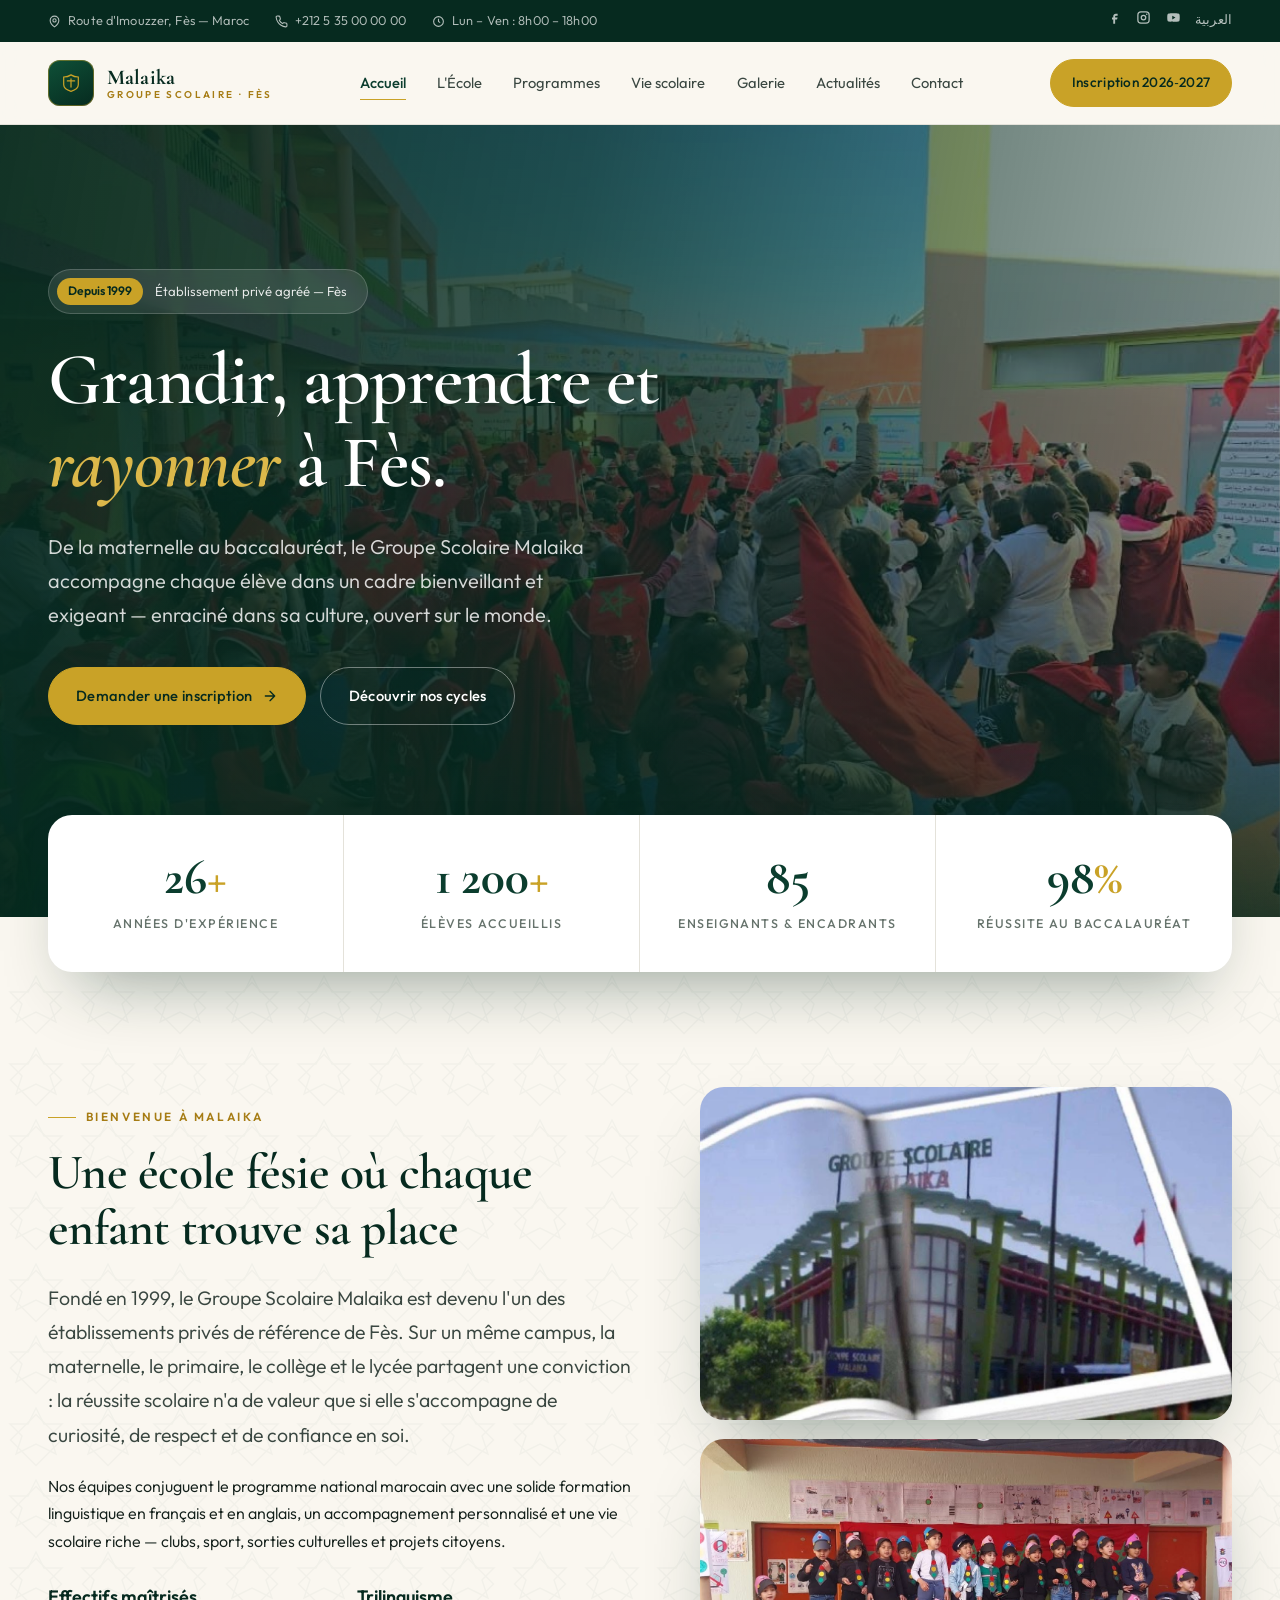
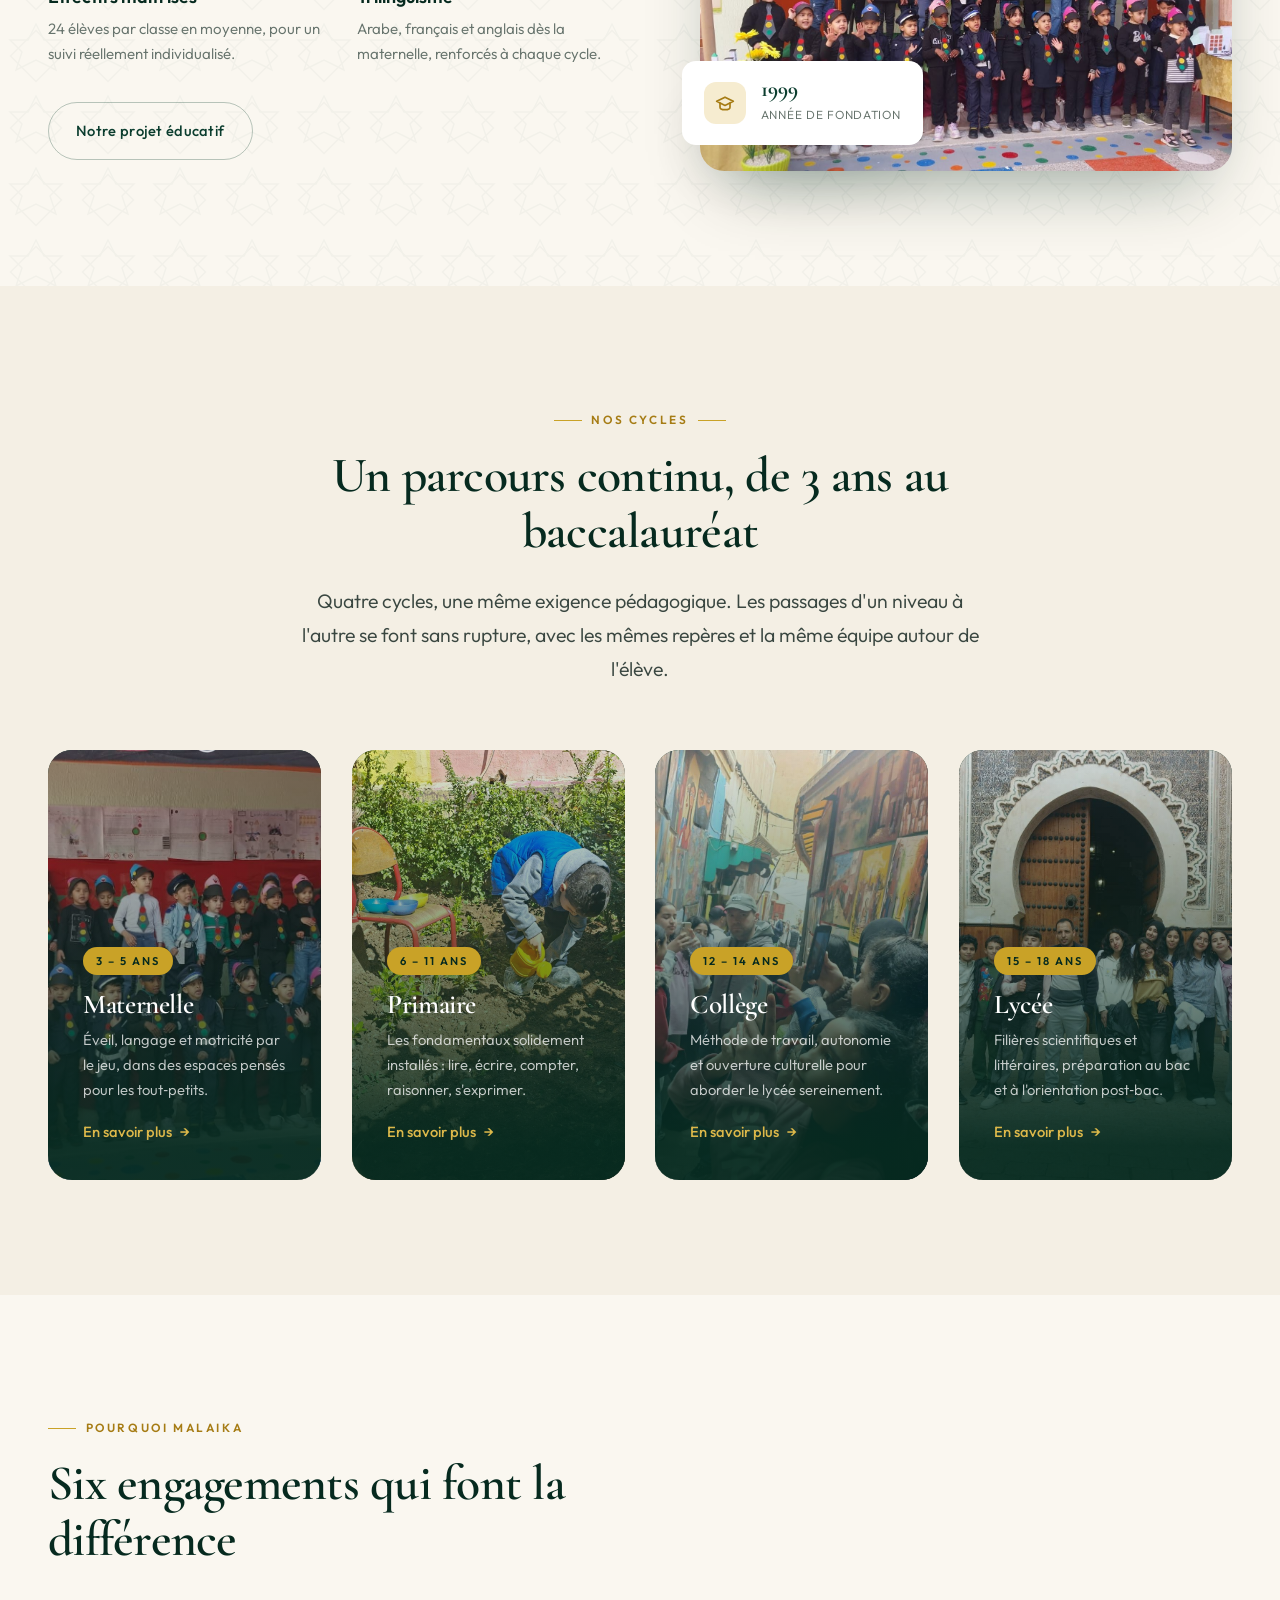
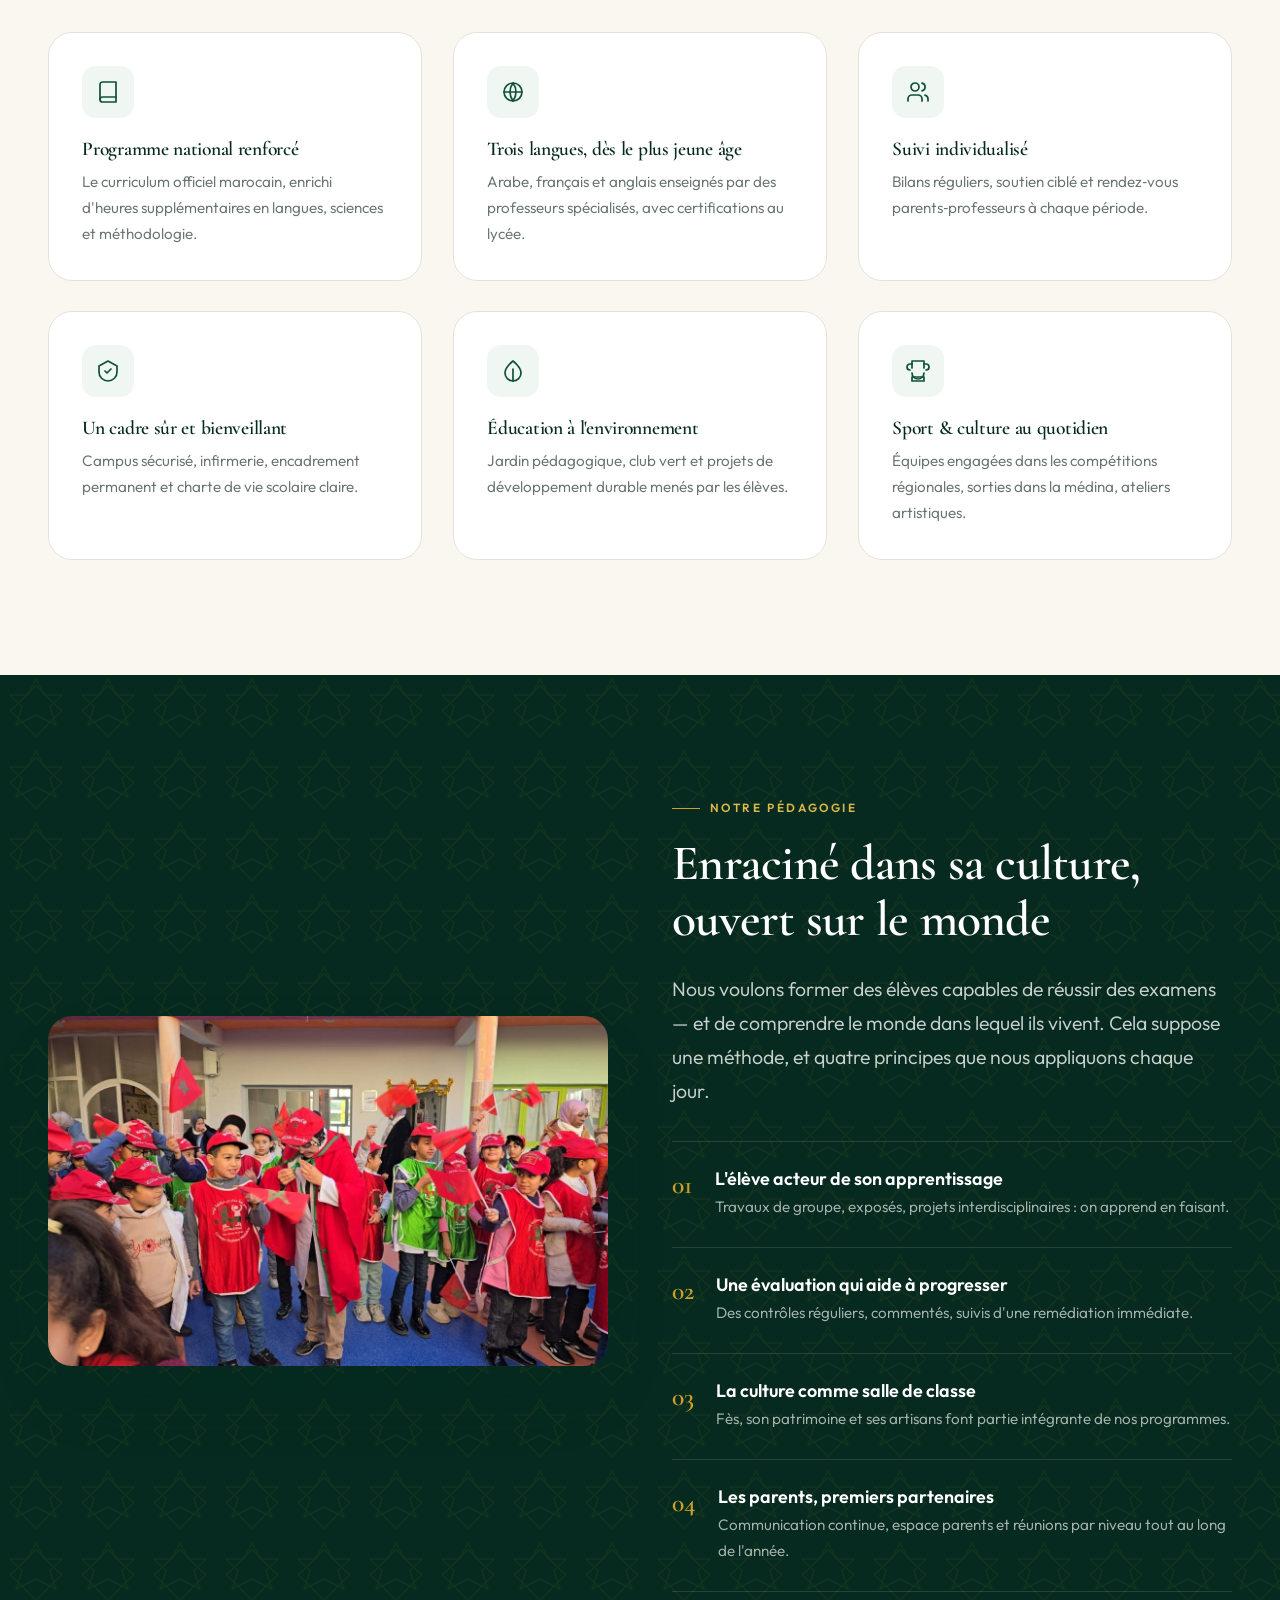
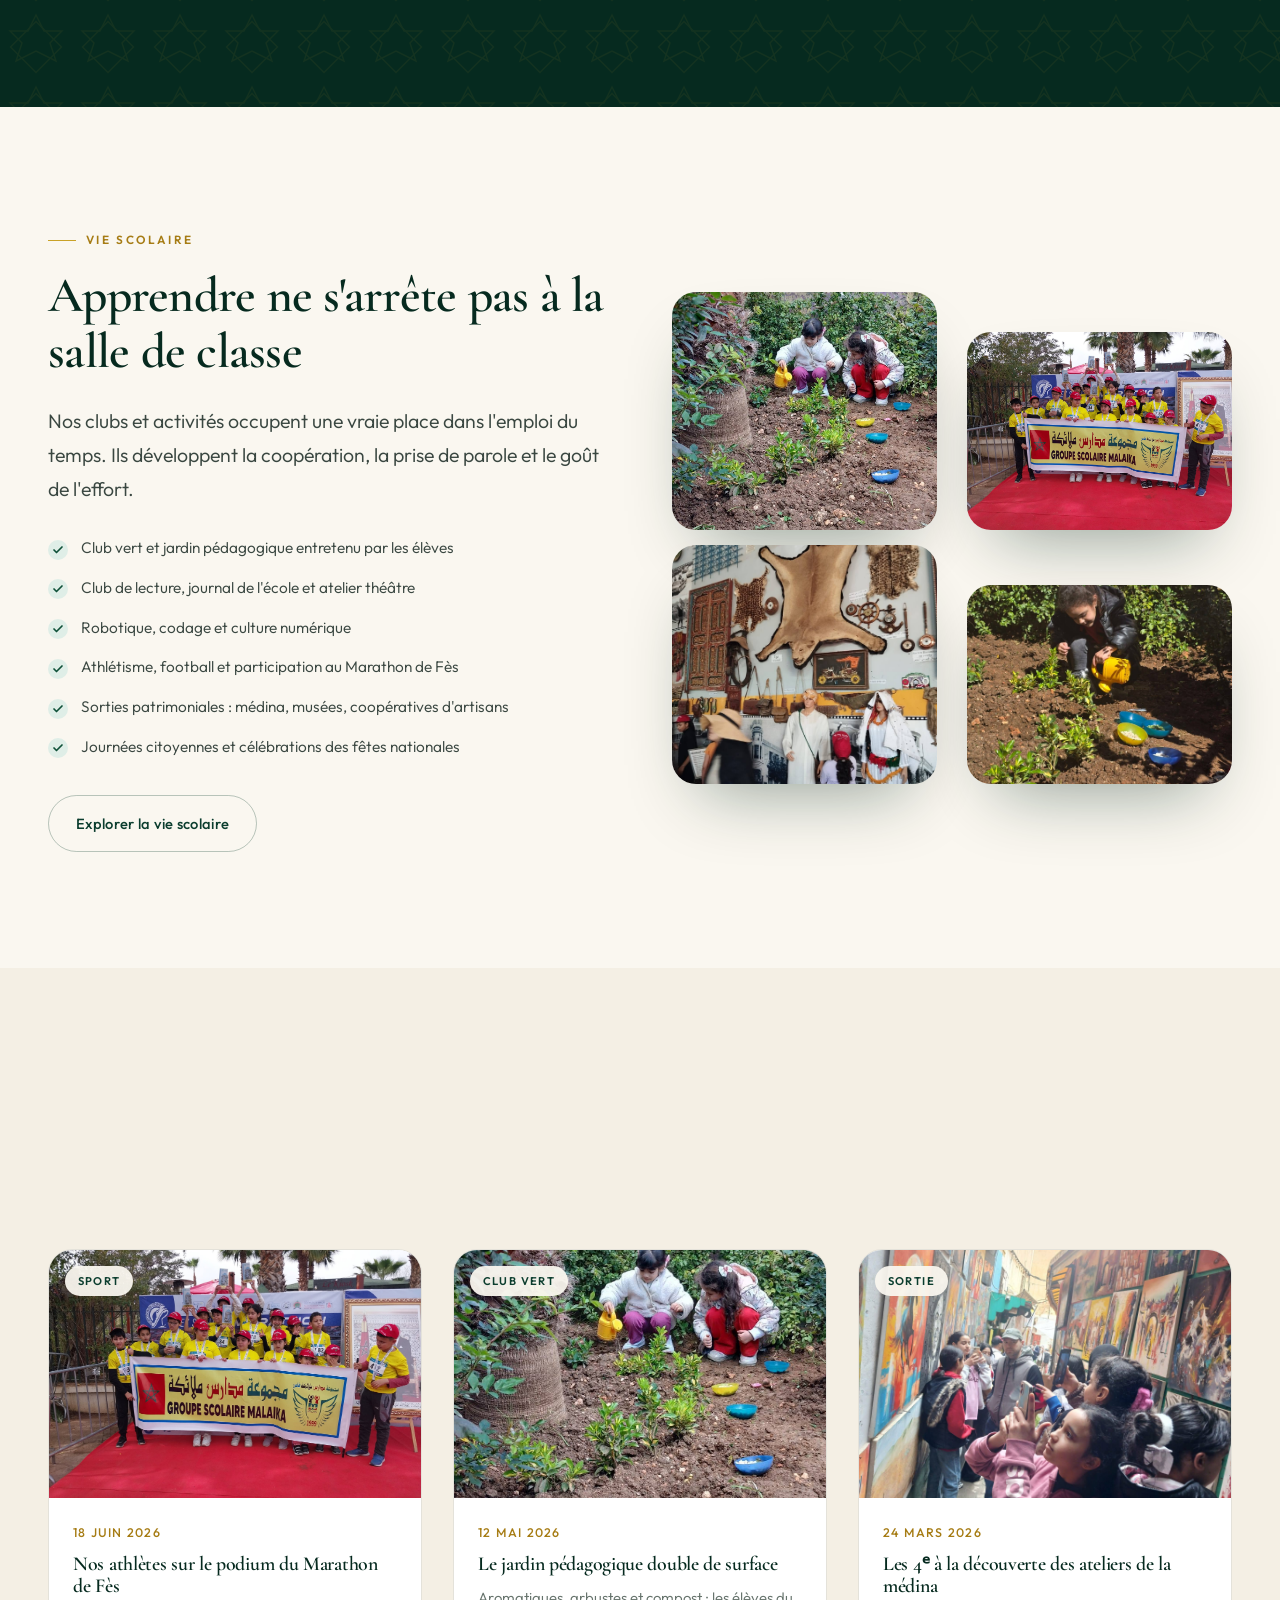
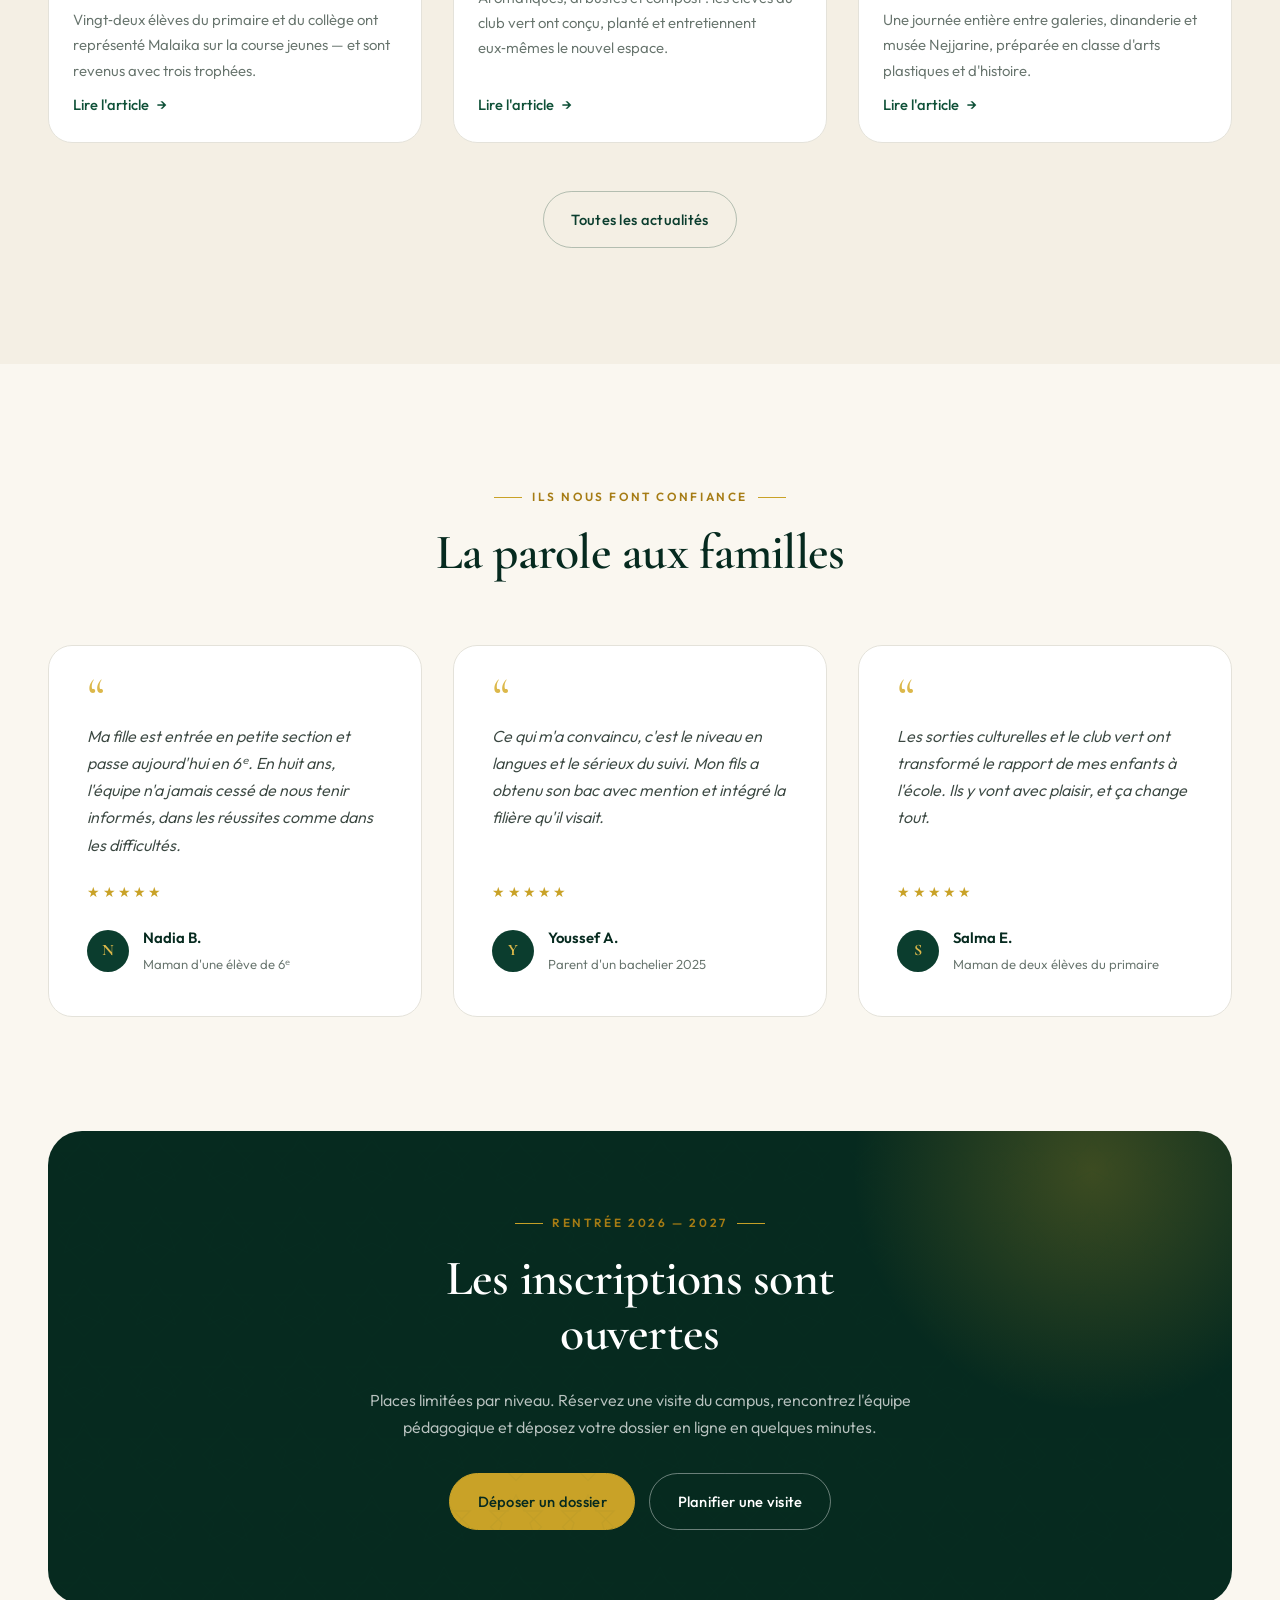
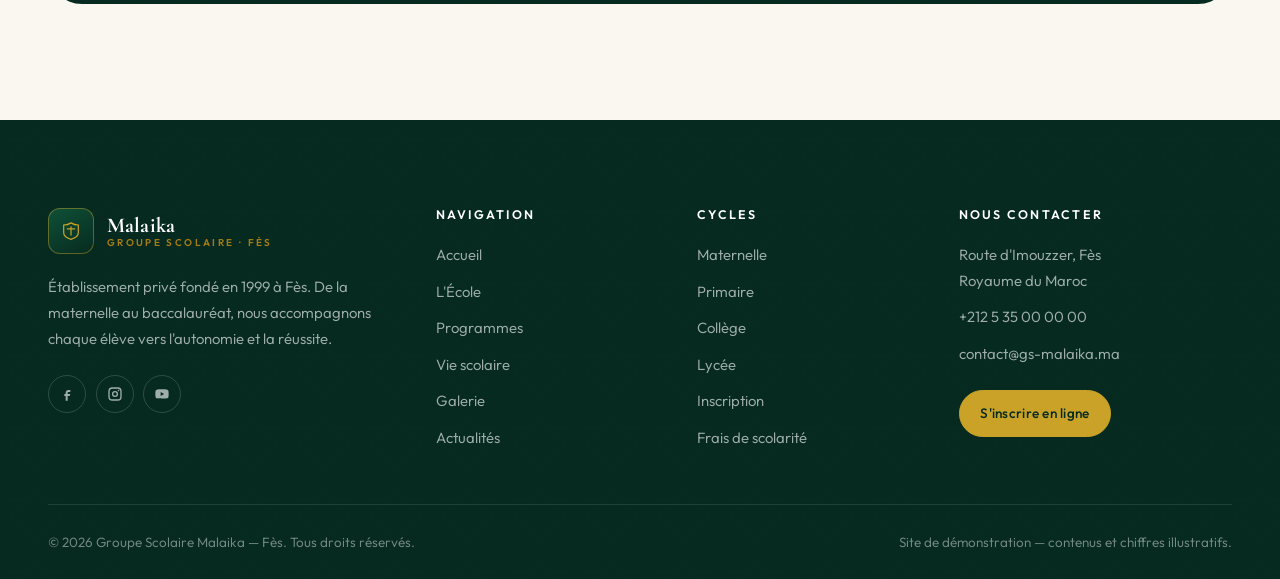
==== commit 8eeedf71: "Rename public/ to images/ to fix Vercel static deploy 404 Vercel treats a top-level public/ folder a" ====
--- a/index.html
+++ b/index.html
@@ -8,7 +8,7 @@
 <meta name="theme-color" content="#0b3d2e">
 <meta property="og:title" content="Groupe Scolaire Malaika — École privée à Fès">
 <meta property="og:description" content="De la maternelle au lycée, une école privée fésie qui cultive l'excellence, la curiosité et la confiance depuis 1999.">
-<meta property="og:image" content="public/490738636_1457087522336166_8977567626231503612_n.jpg">
+<meta property="og:image" content="images/490738636_1457087522336166_8977567626231503612_n.jpg">
 <meta property="og:type" content="website">
 <link rel="preconnect" href="https://fonts.googleapis.com">
 <link rel="preconnect" href="https://fonts.gstatic.com" crossorigin>
@@ -85,7 +85,7 @@
 <!-- ══════════ HERO ══════════ -->
 <section class="hero">
   <div class="hero__media">
-    <img src="public/615815637_1695630198481896_971171580530024366_n.jpg" alt="Les élèves du Groupe Scolaire Malaika réunis dans la cour de l'école à Fès">
+    <img src="images/615815637_1695630198481896_971171580530024366_n.jpg" alt="Les élèves du Groupe Scolaire Malaika réunis dans la cour de l'école à Fès">
   </div>
   <div class="hero__scrim"></div>
   <div class="container hero__inner">
@@ -169,10 +169,10 @@
 
     <div class="frame-wrap frame-wrap--plain" data-reveal data-reveal-delay="120">
       <div class="frame frame--wide">
-        <img src="public/490738636_1457087522336166_8977567626231503612_n.jpg" alt="Façade du Groupe Scolaire Malaika, route d'Imouzzer à Fès">
+        <img src="images/490738636_1457087522336166_8977567626231503612_n.jpg" alt="Façade du Groupe Scolaire Malaika, route d'Imouzzer à Fès">
       </div>
       <div class="frame frame--wide" style="margin-top:1.2rem">
-        <img src="public/491396268_1468984361146482_1874918341854458948_n.jpg" alt="Spectacle des classes de maternelle sur la sécurité routière">
+        <img src="images/491396268_1468984361146482_1874918341854458948_n.jpg" alt="Spectacle des classes de maternelle sur la sécurité routière">
       </div>
       <div class="float-card">
         <span class="float-card__icon">
@@ -201,7 +201,7 @@
 
     <div class="grid grid--4">
       <article class="cycle" data-reveal>
-        <img src="public/491396268_1468984361146482_1874918341854458948_n.jpg" alt="Spectacle des élèves de maternelle sur la sécurité routière">
+        <img src="images/491396268_1468984361146482_1874918341854458948_n.jpg" alt="Spectacle des élèves de maternelle sur la sécurité routière">
         <div class="cycle__body">
           <span class="cycle__age">3 – 5 ans</span>
           <h3>Maternelle</h3>
@@ -211,7 +211,7 @@
       </article>
 
       <article class="cycle" data-reveal data-reveal-delay="90">
-        <img src="public/677212576_1780719026639679_2426673062793624832_n.jpg" alt="Élève du primaire arrosant le jardin pédagogique de l'école">
+        <img src="images/677212576_1780719026639679_2426673062793624832_n.jpg" alt="Élève du primaire arrosant le jardin pédagogique de l'école">
         <div class="cycle__body">
           <span class="cycle__age">6 – 11 ans</span>
           <h3>Primaire</h3>
@@ -221,7 +221,7 @@
       </article>
 
       <article class="cycle" data-reveal data-reveal-delay="180">
-        <img src="public/670417983_1772104774167771_8426535969637202242_n.jpg" alt="Collégiens de Malaika en visite culturelle dans la médina de Fès">
+        <img src="images/670417983_1772104774167771_8426535969637202242_n.jpg" alt="Collégiens de Malaika en visite culturelle dans la médina de Fès">
         <div class="cycle__body">
           <span class="cycle__age">12 – 14 ans</span>
           <h3>Collège</h3>
@@ -231,7 +231,7 @@
       </article>
 
       <article class="cycle" data-reveal data-reveal-delay="270">
-        <img src="public/670794145_1772105137501068_3393235270062104679_n.jpg" alt="Lycéens de Malaika devant une porte historique de Fès">
+        <img src="images/670794145_1772105137501068_3393235270062104679_n.jpg" alt="Lycéens de Malaika devant une porte historique de Fès">
         <div class="cycle__body">
           <span class="cycle__age">15 – 18 ans</span>
           <h3>Lycée</h3>
@@ -291,7 +291,7 @@
   <div class="zellige" aria-hidden="true"></div>
   <div class="container split">
     <div class="frame frame--wide" data-reveal>
-      <img src="public/615984561_1695628128482103_1562633607558848647_n.jpg" alt="Élèves de Malaika en tenue traditionnelle lors d'une célébration à l'école">
+      <img src="images/615984561_1695628128482103_1562633607558848647_n.jpg" alt="Élèves de Malaika en tenue traditionnelle lors d'une célébration à l'école">
     </div>
     <div data-reveal data-reveal-delay="120">
       <span class="eyebrow">Notre pédagogie</span>
@@ -360,10 +360,10 @@
     </div>
 
     <div class="grid grid--2" data-reveal data-reveal-delay="120">
-      <div class="frame"><img src="public/678216624_1780707879974127_1512770396355926681_n.jpg" alt="Deux élèves plantant des arbustes dans le jardin de l'école"></div>
-      <div class="frame" style="margin-top:2.5rem"><img src="public/492485788_1468965204481731_6242933675573367938_n.jpg" alt="Équipe de Malaika au Marathon de Fès avec la bannière de l'école"></div>
-      <div class="frame" style="margin-top:-1rem"><img src="public/507099986_1512126626832255_7107020856548193082_n.jpg" alt="Sortie pédagogique dans un musée de Fès"></div>
-      <div class="frame" style="margin-top:1.5rem"><img src="public/678529056_1780719209972994_3937013357342636135_n.jpg" alt="Élève arrosant de jeunes plants au jardin pédagogique"></div>
+      <div class="frame"><img src="images/678216624_1780707879974127_1512770396355926681_n.jpg" alt="Deux élèves plantant des arbustes dans le jardin de l'école"></div>
+      <div class="frame" style="margin-top:2.5rem"><img src="images/492485788_1468965204481731_6242933675573367938_n.jpg" alt="Équipe de Malaika au Marathon de Fès avec la bannière de l'école"></div>
+      <div class="frame" style="margin-top:-1rem"><img src="images/507099986_1512126626832255_7107020856548193082_n.jpg" alt="Sortie pédagogique dans un musée de Fès"></div>
+      <div class="frame" style="margin-top:1.5rem"><img src="images/678529056_1780719209972994_3937013357342636135_n.jpg" alt="Élève arrosant de jeunes plants au jardin pédagogique"></div>
     </div>
   </div>
 </section>
@@ -379,7 +379,7 @@
     <div class="grid grid--3">
       <article class="post" data-reveal>
         <div class="post__media">
-          <img src="public/492485788_1468965204481731_6242933675573367938_n.jpg" alt="Les élèves de Malaika brandissent leurs trophées au Marathon de Fès">
+          <img src="images/492485788_1468965204481731_6242933675573367938_n.jpg" alt="Les élèves de Malaika brandissent leurs trophées au Marathon de Fès">
           <span class="post__tag">Sport</span>
         </div>
         <div class="post__body">
@@ -392,7 +392,7 @@
 
       <article class="post" data-reveal data-reveal-delay="90">
         <div class="post__media">
-          <img src="public/678216624_1780707879974127_1512770396355926681_n.jpg" alt="Élèves plantant des arbustes dans le jardin pédagogique">
+          <img src="images/678216624_1780707879974127_1512770396355926681_n.jpg" alt="Élèves plantant des arbustes dans le jardin pédagogique">
           <span class="post__tag">Club vert</span>
         </div>
         <div class="post__body">
@@ -405,7 +405,7 @@
 
       <article class="post" data-reveal data-reveal-delay="180">
         <div class="post__media">
-          <img src="public/670417983_1772104774167771_8426535969637202242_n.jpg" alt="Collégiens observant des tableaux dans une galerie de la médina de Fès">
+          <img src="images/670417983_1772104774167771_8426535969637202242_n.jpg" alt="Collégiens observant des tableaux dans une galerie de la médina de Fès">
           <span class="post__tag">Sortie</span>
         </div>
         <div class="post__body">
